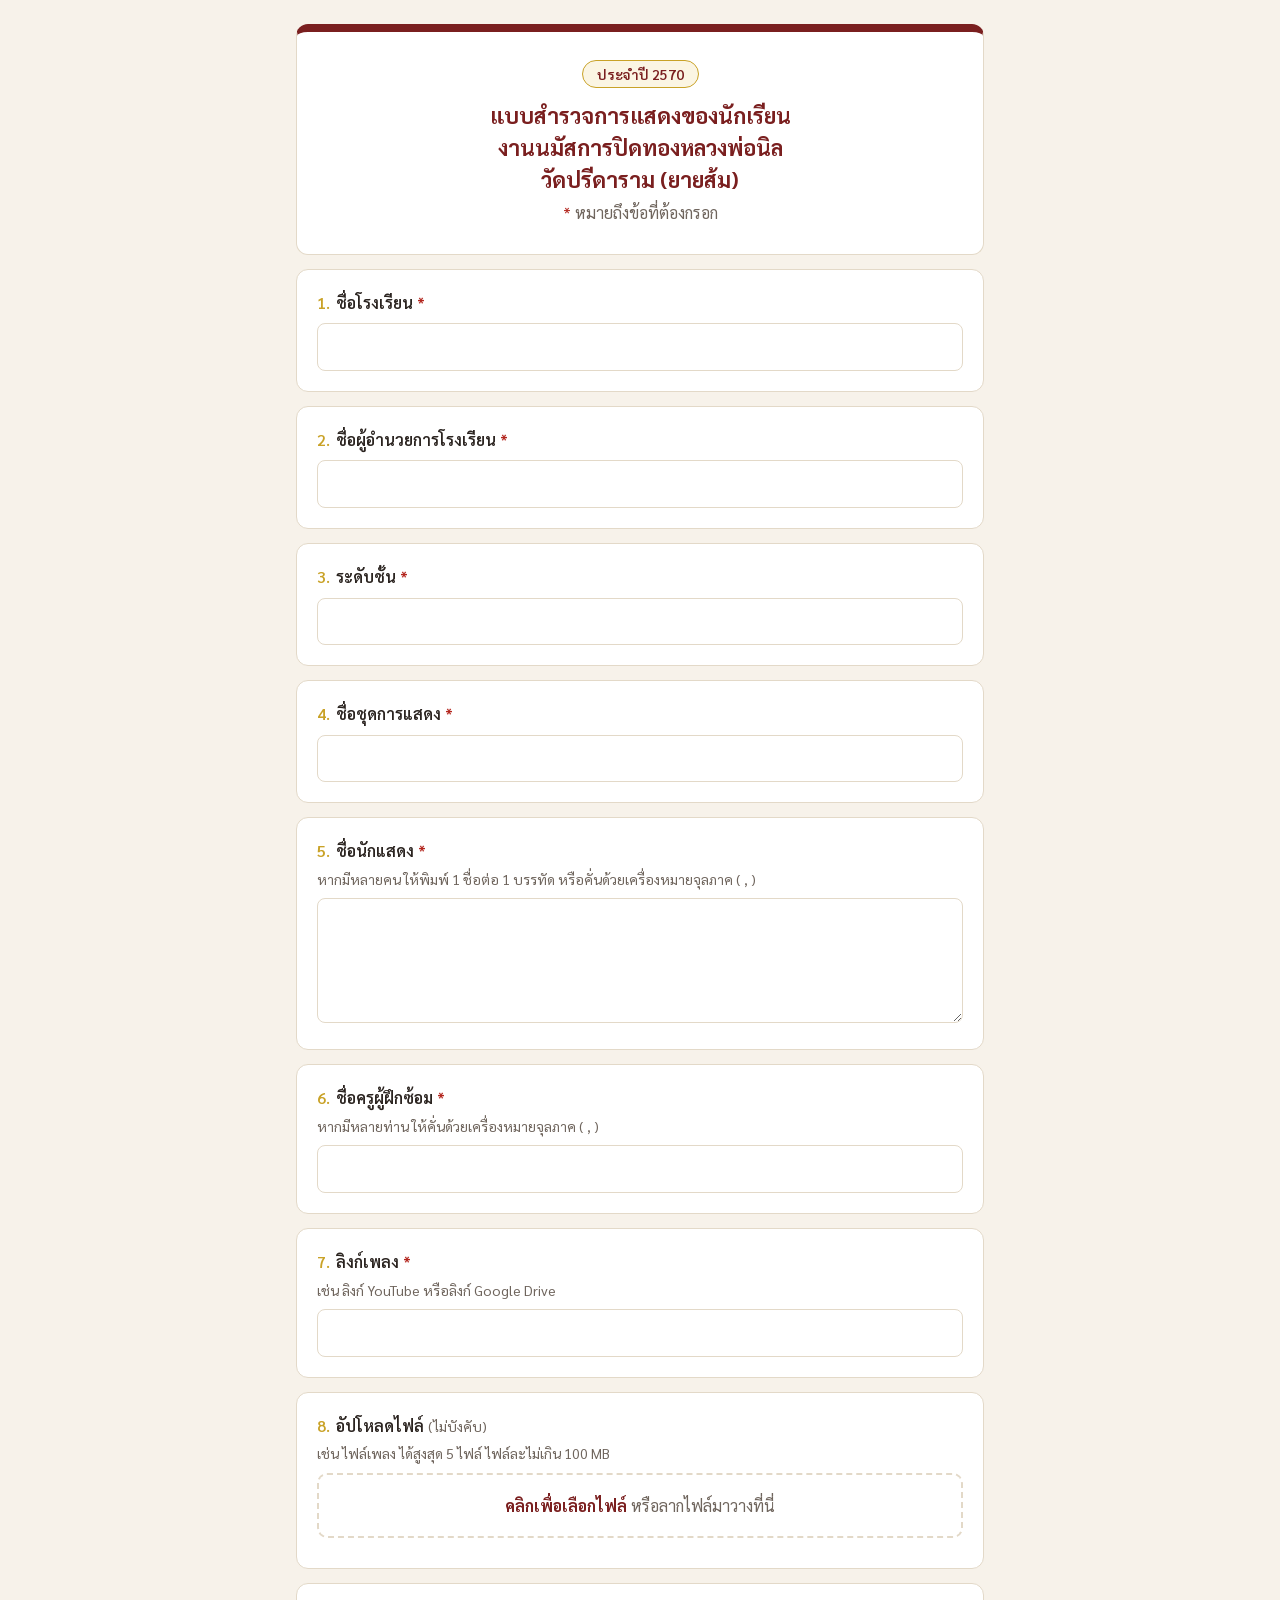
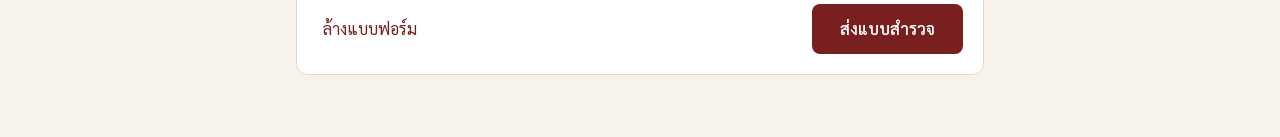
==== index.html @ f180802b "Add ชื่อนักแสดง field after ชื่อชุดการแสดง Form gets a required multi-line performers field (item 5;" ====
<!DOCTYPE html>
<html lang="th">
<head>
  <meta charset="utf-8">
  <meta name="viewport" content="width=device-width, initial-scale=1">
  <title>แบบสำรวจการแสดงของนักเรียน งานปิดทองหลวงพ่อนิล 2570</title>
  <meta name="description" content="แบบสำรวจการแสดงของนักเรียน งานนมัสการปิดทองหลวงพ่อนิล วัดปรีดาราม (ยายส้ม) ประจำปี 2570">
  <script src="config.js"></script>
  <link rel="preconnect" href="https://fonts.googleapis.com">
  <link href="https://fonts.googleapis.com/css2?family=Sarabun:wght@400;600;700&display=swap" rel="stylesheet">
  <style>
    :root {
      --maroon: #7a1f1f;
      --gold: #c9a227;
      --gold-soft: #fbf5e3;
      --ink: #2b2420;
      --muted: #6f655d;
      --line: #e3d9c8;
      --bg: #f7f2ea;
      --card: #ffffff;
      --err: #b3261e;
    }
    * { box-sizing: border-box; }
    body {
      margin: 0; background: var(--bg); color: var(--ink);
      font-family: 'Sarabun', system-ui, sans-serif; font-size: 16px; line-height: 1.6;
    }
    .wrap { max-width: 720px; margin: 0 auto; padding: 24px 16px 48px; }
    header.card { border-top: 8px solid var(--maroon); text-align: center; padding: 28px 20px; }
    header .tag {
      display: inline-block; background: var(--gold-soft); color: var(--maroon);
      border: 1px solid var(--gold); border-radius: 999px; padding: 2px 14px; font-weight: 600; font-size: 14px;
    }
    header h1 { font-size: 22px; margin: 12px 0 4px; color: var(--maroon); line-height: 1.45; }
    header p { margin: 4px 0 0; color: var(--muted); }
    .card {
      background: var(--card); border: 1px solid var(--line); border-radius: 12px;
      padding: 20px; margin-bottom: 14px;
    }
    label.q { display: block; font-weight: 600; margin-bottom: 8px; }
    .num { color: var(--gold); margin-right: 6px; }
    .req { color: var(--err); }
    .opt { color: var(--muted); font-weight: 400; font-size: 14px; }
    .hint { color: var(--muted); font-size: 14px; margin: -4px 0 8px; }
    input[type=text], input[type=url], textarea {
      width: 100%; padding: 10px 12px; font: inherit; color: inherit;
      border: 1px solid var(--line); border-radius: 8px; background: #fff;
    }
    input:focus, textarea:focus { outline: 2px solid var(--gold); border-color: var(--gold); }
    textarea { resize: vertical; min-height: 96px; }
    .invalid input, .invalid textarea { border-color: var(--err); }
    .msg { color: var(--err); font-size: 14px; margin-top: 6px; display: none; }
    .invalid .msg { display: block; }
    .drop {
      border: 2px dashed var(--line); border-radius: 10px; padding: 18px; text-align: center;
      color: var(--muted); cursor: pointer; transition: .15s;
    }
    .drop:hover, .drop.over { border-color: var(--gold); background: var(--gold-soft); }
    .drop strong { color: var(--maroon); }
    #fileList { list-style: none; padding: 0; margin: 10px 0 0; }
    #fileList li {
      display: flex; justify-content: space-between; align-items: center; gap: 8px;
      padding: 6px 10px; border: 1px solid var(--line); border-radius: 8px; margin-top: 6px; font-size: 14px;
    }
    #fileList li span { overflow: hidden; text-overflow: ellipsis; white-space: nowrap; }
    #fileList button { border: 0; background: none; color: var(--err); cursor: pointer; font: inherit; flex: none; }
    .actions { display: flex; gap: 10px; justify-content: space-between; align-items: center; flex-wrap: wrap; }
    button.primary {
      background: var(--maroon); color: #fff; border: 0; border-radius: 8px;
      padding: 12px 28px; font: inherit; font-weight: 600; cursor: pointer;
    }
    button.primary:disabled { opacity: .6; cursor: wait; }
    button.link { background: none; border: 0; color: var(--maroon); font: inherit; cursor: pointer; }
    #status { font-size: 14px; color: var(--muted); }
    #status.error { color: var(--err); }
    .done { text-align: center; padding: 36px 20px; display: none; }
    .done .icon { font-size: 48px; color: var(--gold); }
    .done h2 { color: var(--maroon); margin: 8px 0; }
    .notice {
      background: #fdecea; color: var(--err); border: 1px solid #f3c2bd; border-radius: 10px;
      padding: 12px 16px; margin-bottom: 14px; font-size: 14px; display: none;
    }
    .hp { position: absolute; left: -9999px; width: 1px; height: 1px; overflow: hidden; }
  </style>
</head>
<body>
<div class="wrap">
  <header class="card">
    <span class="tag">ประจำปี 2570</span>
    <h1>แบบสำรวจการแสดงของนักเรียน<br>งานนมัสการปิดทองหลวงพ่อนิล<br>วัดปรีดาราม (ยายส้ม)</h1>
    <p><span class="req">*</span> หมายถึงข้อที่ต้องกรอก</p>
  </header>

  <div class="notice" id="configNotice">ระบบยังไม่ได้ตั้งค่าปลายทางสำหรับบันทึกข้อมูล (SCRIPT_URL ในไฟล์ config.js) กรุณาติดต่อผู้ดูแลระบบ</div>

  <form id="form" novalidate>
    <div class="hp" aria-hidden="true">
      <label>เว้นช่องนี้ว่างไว้ <input type="text" id="website" name="website" tabindex="-1" autocomplete="off"></label>
    </div>
    <div class="card" data-field="school">
      <label class="q" for="school"><span class="num">1.</span>ชื่อโรงเรียน <span class="req">*</span></label>
      <input type="text" id="school" name="school" required maxlength="200" autocomplete="organization">
      <div class="msg">กรุณากรอกชื่อโรงเรียน</div>
    </div>

    <div class="card" data-field="director">
      <label class="q" for="director"><span class="num">2.</span>ชื่อผู้อำนวยการโรงเรียน <span class="req">*</span></label>
      <input type="text" id="director" name="director" required maxlength="200">
      <div class="msg">กรุณากรอกชื่อผู้อำนวยการโรงเรียน</div>
    </div>

    <div class="card" data-field="level">
      <label class="q" for="level"><span class="num">3.</span>ระดับชั้น <span class="req">*</span></label>
      <input type="text" id="level" name="level" required maxlength="200">
      <div class="msg">กรุณากรอกระดับชั้น</div>
    </div>

    <div class="card" data-field="showName">
      <label class="q" for="showName"><span class="num">4.</span>ชื่อชุดการแสดง <span class="req">*</span></label>
      <input type="text" id="showName" name="showName" required maxlength="300">
      <div class="msg">กรุณากรอกชื่อชุดการแสดง</div>
    </div>

    <div class="card" data-field="performers">
      <label class="q" for="performers"><span class="num">5.</span>ชื่อนักแสดง <span class="req">*</span></label>
      <p class="hint">หากมีหลายคน ให้พิมพ์ 1 ชื่อต่อ 1 บรรทัด หรือคั่นด้วยเครื่องหมายจุลภาค ( , )</p>
      <textarea id="performers" name="performers" rows="4" required maxlength="5000"></textarea>
      <div class="msg">กรุณากรอกชื่อนักแสดง</div>
    </div>

    <div class="card" data-field="trainer">
      <label class="q" for="trainer"><span class="num">6.</span>ชื่อครูผู้ฝึกซ้อม <span class="req">*</span></label>
      <p class="hint">หากมีหลายท่าน ให้คั่นด้วยเครื่องหมายจุลภาค ( , )</p>
      <input type="text" id="trainer" name="trainer" required maxlength="500">
      <div class="msg">กรุณากรอกชื่อครูผู้ฝึกซ้อม</div>
    </div>

    <div class="card" data-field="musicLink">
      <label class="q" for="musicLink"><span class="num">7.</span>ลิงก์เพลง <span class="req">*</span></label>
      <p class="hint">เช่น ลิงก์ YouTube หรือลิงก์ Google Drive </p>
      <input type="text" id="musicLink" name="musicLink" required maxlength="1000">
      <div class="msg">กรุณากรอกลิงก์เพลง</div>
    </div>

    <div class="card" data-field="files">
      <label class="q"><span class="num">8.</span>อัปโหลดไฟล์ <span class="opt">(ไม่บังคับ)</span></label>
      <p class="hint">เช่น ไฟล์เพลง ได้สูงสุด <span id="maxFilesText">5</span> ไฟล์ ไฟล์ละไม่เกิน <span id="maxFileMbText">100</span> MB</p>
      <div class="drop" id="drop" tabindex="0" role="button">
        <strong>คลิกเพื่อเลือกไฟล์</strong> หรือลากไฟล์มาวางที่นี่
      </div>
      <input type="file" id="fileInput" multiple hidden>
      <ul id="fileList"></ul>
      <div class="msg" id="fileMsg"></div>
    </div>

    <div class="card actions">
      <button type="button" class="link" id="resetBtn">ล้างแบบฟอร์ม</button>
      <span id="status"></span>
      <button type="submit" class="primary" id="submitBtn">ส่งแบบสำรวจ</button>
    </div>
  </form>

  <div class="card done" id="done">
    <div class="icon">✓</div>
    <h2>ส่งข้อมูลเรียบร้อยแล้ว</h2>
    <p>ขอบคุณที่ร่วมส่งการแสดงในงานนมัสการปิดทองหลวงพ่อนิล ประจำปี 2570</p>
    <button class="primary" id="againBtn">ส่งการแสดงชุดอื่นเพิ่ม</button>
  </div>
</div>

<script>
  const CFG = window.SURVEY_CONFIG || {};
  const SCRIPT_URL = (CFG.SCRIPT_URL || '').trim();
  const MAX_FILES = CFG.MAX_FILES || 5, MAX_FILE_MB = CFG.MAX_FILE_MB || 100, MAX_TOTAL_MB = CFG.MAX_TOTAL_MB || 500;
  document.getElementById('maxFilesText').textContent = MAX_FILES;
  document.getElementById('maxFileMbText').textContent = MAX_FILE_MB;
  if (!SCRIPT_URL) document.getElementById('configNotice').style.display = 'block';
  const form = document.getElementById('form');
  const drop = document.getElementById('drop');
  const fileInput = document.getElementById('fileInput');
  const fileList = document.getElementById('fileList');
  const fileMsg = document.getElementById('fileMsg');
  const statusEl = document.getElementById('status');
  const submitBtn = document.getElementById('submitBtn');
  let files = [];

  // ---------- files ----------
  drop.addEventListener('click', () => fileInput.click());
  drop.addEventListener('keydown', e => { if (e.key === 'Enter' || e.key === ' ') { e.preventDefault(); fileInput.click(); } });
  ['dragenter', 'dragover'].forEach(ev => drop.addEventListener(ev, e => { e.preventDefault(); drop.classList.add('over'); }));
  ['dragleave', 'drop'].forEach(ev => drop.addEventListener(ev, e => { e.preventDefault(); drop.classList.remove('over'); }));
  drop.addEventListener('drop', e => addFiles(e.dataTransfer.files));
  fileInput.addEventListener('change', () => { addFiles(fileInput.files); fileInput.value = ''; });

  function addFiles(list) {
    let err = '';
    for (const f of list) {
      if (files.length >= MAX_FILES) { err = 'แนบไฟล์ได้ไม่เกิน ' + MAX_FILES + ' ไฟล์'; break; }
      if (!f.size) { err = 'ไฟล์ "' + f.name + '" ว่างเปล่า'; continue; }
      if (f.size > MAX_FILE_MB * 1048576) { err = 'ไฟล์ "' + f.name + '" มีขนาดเกิน ' + MAX_FILE_MB + ' MB'; continue; }
      const total = files.reduce((s, x) => s + x.size, 0) + f.size;
      if (total > MAX_TOTAL_MB * 1048576) { err = 'ขนาดไฟล์รวมเกิน ' + MAX_TOTAL_MB + ' MB'; continue; }
      files.push(f);
    }
    showFileError(err);
    renderFiles();
  }
  function showFileError(msg) {
    fileMsg.textContent = msg;
    fileMsg.closest('.card').classList.toggle('invalid', !!msg);
  }
  function renderFiles() {
    fileList.innerHTML = '';
    files.forEach((f, i) => {
      const li = document.createElement('li');
      const name = document.createElement('span');
      name.textContent = f.name + ' (' + (f.size / 1048576).toFixed(2) + ' MB)';
      const rm = document.createElement('button');
      rm.type = 'button'; rm.textContent = 'ลบ';
      rm.onclick = () => { files.splice(i, 1); showFileError(''); renderFiles(); };
      li.append(name, rm);
      fileList.append(li);
    });
  }
  // อ่านไฟล์บางส่วน (ไม่โหลดทั้งไฟล์เข้าหน่วยความจำ) แล้วแปลงเป็น base64
  function readSlice(blob) {
    return new Promise((resolve, reject) => {
      const r = new FileReader();
      r.onload = () => resolve(String(r.result).split(',')[1] || '');
      r.onerror = () => reject(new Error('อ่านไฟล์ไม่สำเร็จ'));
      r.readAsDataURL(blob);
    });
  }

  // ส่งคำขอไปยัง Apps Script เป็น text/plain เพื่อไม่ให้เกิด CORS preflight
  async function api(body, retries = 0) {
    for (let attempt = 0; ; attempt++) {
      try {
        const res = await fetch(SCRIPT_URL, {
          method: 'POST',
          headers: { 'Content-Type': 'text/plain;charset=utf-8' },
          body: JSON.stringify(body),
          redirect: 'follow'
        });
        let result;
        try { result = await res.json(); } catch (_) { throw new Error('เซิร์ฟเวอร์ตอบกลับไม่ถูกต้อง (HTTP ' + res.status + ')'); }
        if (!result.ok) { const e = new Error(result.error || 'ไม่ทราบสาเหตุ'); e.fatal = true; throw e; }
        return result;
      } catch (err) {
        if (err.fatal || attempt >= retries) throw err;
        await new Promise(r => setTimeout(r, 2000 * (attempt + 1)));
      }
    }
  }

  // อัปโหลดไฟล์ทีละชิ้นผ่าน Apps Script เข้า Google Drive แล้วคืน uploadId
  async function uploadFile(f, school, onProgress) {
    const init = await api({ action: 'initUpload', name: f.name, type: f.type, size: f.size, school }, 2);
    const chunk = init.chunkSize;
    let offset = 0;
    while (offset < f.size) {
      const data = await readSlice(f.slice(offset, offset + chunk));
      const r = await api({ action: 'uploadChunk', uploadId: init.uploadId, offset, data }, 3);
      offset = r.done ? f.size : r.received;
      onProgress(offset);
    }
    return init.uploadId;
  }

  // ---------- validation ----------
  function validate() {
    let firstBad = null;
    const checks = {
      school: () => form.school.value.trim() !== '',
      director: () => form.director.value.trim() !== '',
      level: () => form.level.value.trim() !== '',
      showName: () => form.showName.value.trim() !== '',
      performers: () => form.performers.value.trim() !== '',
      trainer: () => form.trainer.value.trim() !== '',
      musicLink: () => form.musicLink.value.trim() !== ''
    };
    for (const k in checks) {
      const card = form.querySelector('[data-field="' + k + '"]');
      const ok = checks[k]();
      card.classList.toggle('invalid', !ok);
      if (!ok && !firstBad) firstBad = card;
    }
    if (firstBad) {
      firstBad.scrollIntoView({ behavior: 'smooth', block: 'center' });
      const el = firstBad.querySelector('input, textarea');
      if (el) el.focus({ preventScroll: true });
    }
    return !firstBad;
  }
  form.addEventListener('input', e => {
    const card = e.target.closest('.card');
    if (card && card.dataset.field !== 'files') card.classList.remove('invalid');
  });

  // ---------- submit ----------
  form.addEventListener('submit', async e => {
    e.preventDefault();
    statusEl.className = ''; statusEl.textContent = '';
    if (!validate()) return;
    if (!SCRIPT_URL) { fail('ระบบยังไม่ได้ตั้งค่า SCRIPT_URL'); return; }

    submitBtn.disabled = true;
    try {
      const uploadIds = [];
      const totalBytes = files.reduce((s, f) => s + f.size, 0);
      let doneBytes = 0;
      for (let i = 0; i < files.length; i++) {
        const f = files[i];
        const show = sent => {
          const pct = Math.floor((doneBytes + sent) / totalBytes * 100);
          statusEl.textContent = 'กำลังอัปโหลดไฟล์ ' + (i + 1) + '/' + files.length + ' … ' + pct + '%';
        };
        show(0);
        uploadIds.push(await uploadFile(f, form.school.value.trim(), show));
        doneBytes += f.size;
      }
      statusEl.textContent = 'กำลังบันทึกข้อมูล…';
      await api({
        action: 'submit',
        school: form.school.value.trim(),
        director: form.director.value.trim(),
        level: form.level.value.trim(),
        showName: form.showName.value.trim(),
        performers: form.performers.value.trim(),
        trainer: form.trainer.value.trim(),
        musicLink: form.musicLink.value.trim(),
        website: form.website.value,
        uploadIds
      });
      form.style.display = 'none';
      document.getElementById('done').style.display = 'block';
      window.scrollTo({ top: 0, behavior: 'smooth' });
    } catch (err) {
      fail(err.message === 'Failed to fetch' ? 'เชื่อมต่อเซิร์ฟเวอร์ไม่ได้ กรุณาตรวจสอบอินเทอร์เน็ตแล้วลองใหม่' : err.message);
    }
  });
  window.addEventListener('beforeunload', e => { if (submitBtn.disabled) { e.preventDefault(); e.returnValue = ''; } });
  function fail(msg) {
    submitBtn.disabled = false;
    statusEl.className = 'error';
    statusEl.textContent = 'ส่งไม่สำเร็จ: ' + msg;
  }

  function resetForm() {
    form.reset(); files = []; renderFiles(); showFileError('');
    form.querySelectorAll('.invalid').forEach(c => c.classList.remove('invalid'));
    statusEl.textContent = ''; submitBtn.disabled = false;
  }
  document.getElementById('resetBtn').onclick = () => { if (confirm('ต้องการล้างข้อมูลที่กรอกทั้งหมดใช่หรือไม่?')) resetForm(); };
  document.getElementById('againBtn').onclick = () => {
    resetForm();
    document.getElementById('done').style.display = 'none';
    form.style.display = 'block';
    window.scrollTo({ top: 0, behavior: 'smooth' });
  };
</script>
</body>
</html>
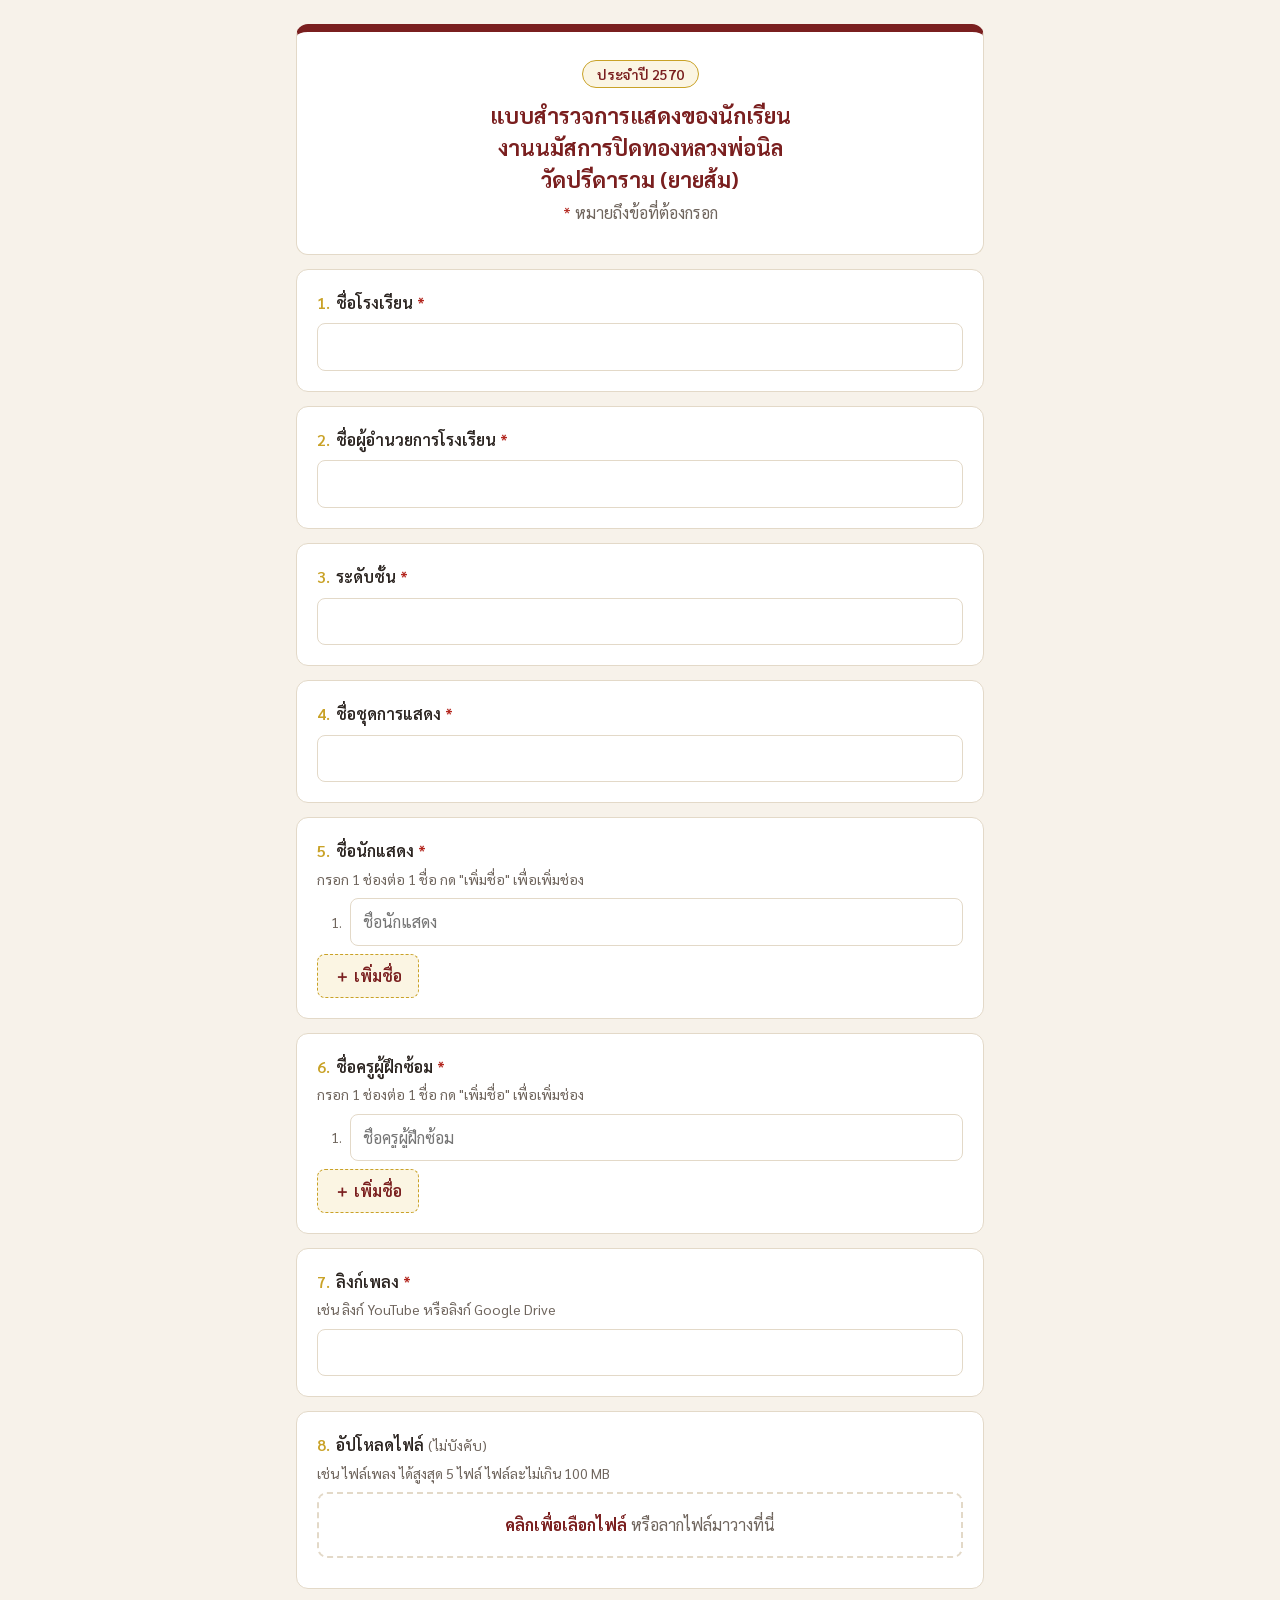
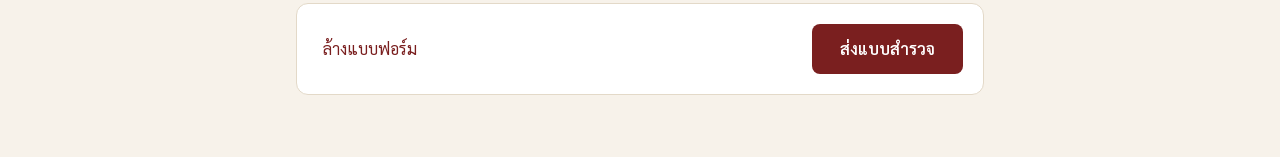
==== commit 71e9ae92: "Use one input per name with add/remove buttons for performers and trainers Each list starts with one" ====
--- a/index.html
+++ b/index.html
@@ -47,8 +47,24 @@
       border: 1px solid var(--line); border-radius: 8px; background: #fff;
     }
     input:focus, textarea:focus { outline: 2px solid var(--gold); border-color: var(--gold); }
-    textarea { resize: vertical; min-height: 96px; }
     .invalid input, .invalid textarea { border-color: var(--err); }
+    .name-row { display: flex; align-items: center; gap: 8px; margin-bottom: 8px; }
+    .name-row .idx { flex: none; width: 1.8em; text-align: right; color: var(--muted); font-size: 14px; }
+    .name-row input { flex: 1; min-width: 0; }
+    .name-row .remove-name {
+      flex: none; border: 1px solid var(--line); background: #fff; color: var(--err);
+      border-radius: 8px; padding: 8px 12px; font: inherit; font-size: 14px; cursor: pointer;
+    }
+    .name-row .remove-name:hover { border-color: var(--err); background: #fdecea; }
+    .name-row .remove-name[hidden] { display: none; }
+    .add-name {
+      border: 1px dashed var(--gold); background: var(--gold-soft); color: var(--maroon);
+      border-radius: 8px; padding: 8px 16px; font: inherit; font-weight: 600; cursor: pointer;
+    }
+    .add-name:hover { border-style: solid; }
+    .add-name:disabled { opacity: .5; cursor: not-allowed; }
+    .invalid .name-row input { border-color: var(--line); }
+    .invalid .name-row input.empty { border-color: var(--err); }
     .msg { color: var(--err); font-size: 14px; margin-top: 6px; display: none; }
     .invalid .msg { display: block; }
     .drop {
@@ -122,17 +138,19 @@
     </div>
 
     <div class="card" data-field="performers">
-      <label class="q" for="performers"><span class="num">5.</span>ชื่อนักแสดง <span class="req">*</span></label>
-      <p class="hint">หากมีหลายคน ให้พิมพ์ 1 ชื่อต่อ 1 บรรทัด หรือคั่นด้วยเครื่องหมายจุลภาค ( , )</p>
-      <textarea id="performers" name="performers" rows="4" required maxlength="5000"></textarea>
-      <div class="msg">กรุณากรอกชื่อนักแสดง</div>
+      <label class="q"><span class="num">5.</span>ชื่อนักแสดง <span class="req">*</span></label>
+      <p class="hint">กรอก 1 ช่องต่อ 1 ชื่อ กด "เพิ่มชื่อ" เพื่อเพิ่มช่อง</p>
+      <div class="names" id="performersList" data-label="นักแสดง" data-max="100"></div>
+      <button type="button" class="add-name" data-list="performersList">＋ เพิ่มชื่อ</button>
+      <div class="msg">กรุณากรอกชื่อนักแสดงอย่างน้อย 1 ชื่อ</div>
     </div>
 
     <div class="card" data-field="trainer">
-      <label class="q" for="trainer"><span class="num">6.</span>ชื่อครูผู้ฝึกซ้อม <span class="req">*</span></label>
-      <p class="hint">หากมีหลายท่าน ให้คั่นด้วยเครื่องหมายจุลภาค ( , )</p>
-      <input type="text" id="trainer" name="trainer" required maxlength="500">
-      <div class="msg">กรุณากรอกชื่อครูผู้ฝึกซ้อม</div>
+      <label class="q"><span class="num">6.</span>ชื่อครูผู้ฝึกซ้อม <span class="req">*</span></label>
+      <p class="hint">กรอก 1 ช่องต่อ 1 ชื่อ กด "เพิ่มชื่อ" เพื่อเพิ่มช่อง</p>
+      <div class="names" id="trainerList" data-label="ครูผู้ฝึกซ้อม" data-max="20"></div>
+      <button type="button" class="add-name" data-list="trainerList">＋ เพิ่มชื่อ</button>
+      <div class="msg">กรุณากรอกชื่อครูผู้ฝึกซ้อมอย่างน้อย 1 ชื่อ</div>
     </div>
 
     <div class="card" data-field="musicLink">
@@ -267,6 +285,54 @@
     return init.uploadId;
   }
 
+  // ---------- รายชื่อ (1 ช่องต่อ 1 ชื่อ) ----------
+  function renumber(list) {
+    const rows = list.querySelectorAll('.name-row');
+    rows.forEach((row, i) => {
+      row.querySelector('.idx').textContent = (i + 1) + '.';
+      row.querySelector('input').setAttribute('aria-label', list.dataset.label + ' คนที่ ' + (i + 1));
+      row.querySelector('.remove-name').hidden = rows.length === 1;
+    });
+    const addBtn = form.querySelector('.add-name[data-list="' + list.id + '"]');
+    addBtn.disabled = rows.length >= Number(list.dataset.max);
+  }
+  function addNameRow(list, focus) {
+    if (list.children.length >= Number(list.dataset.max)) return;
+    const row = document.createElement('div');
+    row.className = 'name-row';
+    const idx = document.createElement('span');
+    idx.className = 'idx';
+    const input = document.createElement('input');
+    input.type = 'text'; input.maxLength = 200;
+    input.placeholder = 'ชื่อ' + list.dataset.label;
+    input.addEventListener('keydown', e => {
+      // กด Enter ในช่องสุดท้ายเพื่อเพิ่มช่องใหม่ แทนการส่งฟอร์ม
+      if (e.key === 'Enter') { e.preventDefault(); if (input.value.trim()) addNameRow(list, true); }
+    });
+    const rm = document.createElement('button');
+    rm.type = 'button'; rm.className = 'remove-name'; rm.textContent = 'ลบชื่อ';
+    rm.onclick = () => {
+      const next = row.nextElementSibling || row.previousElementSibling;
+      row.remove(); renumber(list);
+      if (next) next.querySelector('input').focus();
+    };
+    row.append(idx, input, rm);
+    list.append(row);
+    renumber(list);
+    if (focus) input.focus();
+  }
+  function getNames(id) {
+    return [...document.getElementById(id).querySelectorAll('input')]
+      .map(i => i.value.trim()).filter(Boolean);
+  }
+  function initNameLists() {
+    form.querySelectorAll('.names').forEach(list => { list.innerHTML = ''; addNameRow(list, false); });
+  }
+  form.querySelectorAll('.add-name').forEach(btn => {
+    btn.addEventListener('click', () => addNameRow(document.getElementById(btn.dataset.list), true));
+  });
+  initNameLists();
+
   // ---------- validation ----------
   function validate() {
     let firstBad = null;
@@ -275,19 +341,20 @@
       director: () => form.director.value.trim() !== '',
       level: () => form.level.value.trim() !== '',
       showName: () => form.showName.value.trim() !== '',
-      performers: () => form.performers.value.trim() !== '',
-      trainer: () => form.trainer.value.trim() !== '',
+      performers: () => getNames('performersList').length > 0,
+      trainer: () => getNames('trainerList').length > 0,
       musicLink: () => form.musicLink.value.trim() !== ''
     };
     for (const k in checks) {
       const card = form.querySelector('[data-field="' + k + '"]');
       const ok = checks[k]();
       card.classList.toggle('invalid', !ok);
+      card.querySelectorAll('.name-row input').forEach(i => i.classList.toggle('empty', !ok && !i.value.trim()));
       if (!ok && !firstBad) firstBad = card;
     }
     if (firstBad) {
       firstBad.scrollIntoView({ behavior: 'smooth', block: 'center' });
-      const el = firstBad.querySelector('input, textarea');
+      const el = firstBad.querySelector('input.empty') || firstBad.querySelector('input, textarea');
       if (el) el.focus({ preventScroll: true });
     }
     return !firstBad;
@@ -326,8 +393,8 @@
         director: form.director.value.trim(),
         level: form.level.value.trim(),
         showName: form.showName.value.trim(),
-        performers: form.performers.value.trim(),
-        trainer: form.trainer.value.trim(),
+        performers: getNames('performersList').join('\n'),
+        trainer: getNames('trainerList').join('\n'),
         musicLink: form.musicLink.value.trim(),
         website: form.website.value,
         uploadIds
@@ -348,6 +415,7 @@
 
   function resetForm() {
     form.reset(); files = []; renderFiles(); showFileError('');
+    initNameLists();
     form.querySelectorAll('.invalid').forEach(c => c.classList.remove('invalid'));
     statusEl.textContent = ''; submitBtn.disabled = false;
   }
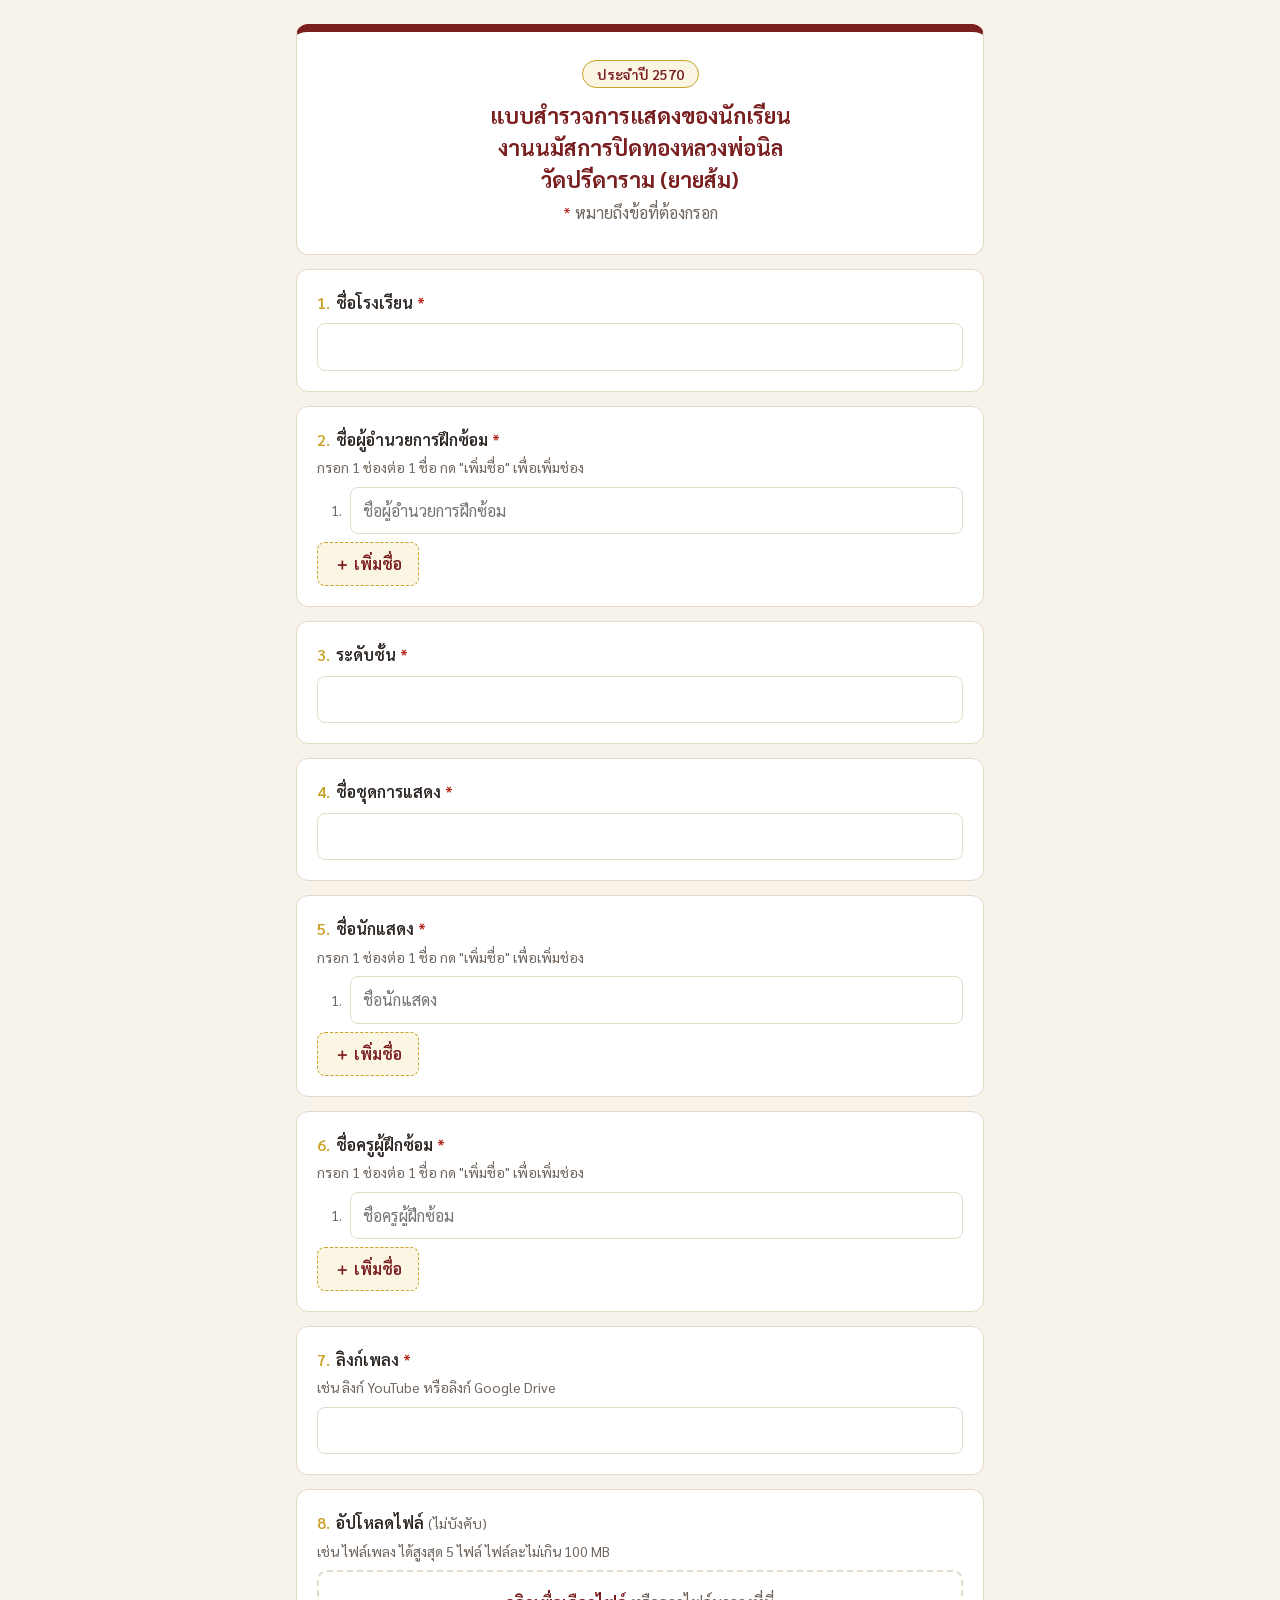
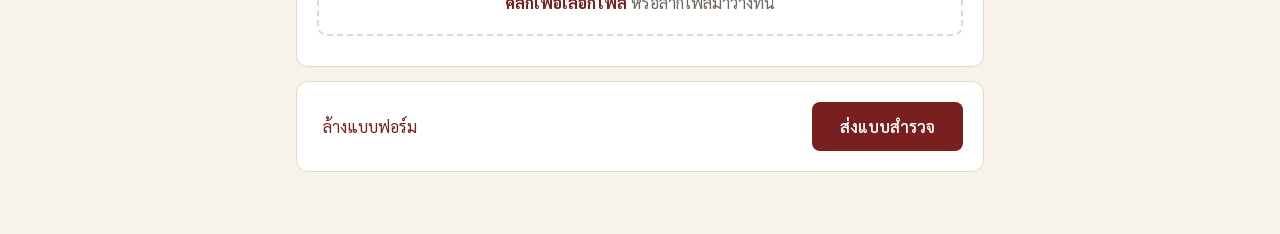
==== commit d95d2971: "Rename ชื่อผู้อำนวยการโรงเรียน to ชื่อผู้อำนวยการฝึกซ้อม with add/remove name list The field now use" ====
--- a/index.html
+++ b/index.html
@@ -120,9 +120,11 @@
     </div>
 
     <div class="card" data-field="director">
-      <label class="q" for="director"><span class="num">2.</span>ชื่อผู้อำนวยการโรงเรียน <span class="req">*</span></label>
-      <input type="text" id="director" name="director" required maxlength="200">
-      <div class="msg">กรุณากรอกชื่อผู้อำนวยการโรงเรียน</div>
+      <label class="q"><span class="num">2.</span>ชื่อผู้อำนวยการฝึกซ้อม <span class="req">*</span></label>
+      <p class="hint">กรอก 1 ช่องต่อ 1 ชื่อ กด "เพิ่มชื่อ" เพื่อเพิ่มช่อง</p>
+      <div class="names" id="directorList" data-label="ผู้อำนวยการฝึกซ้อม" data-max="20"></div>
+      <button type="button" class="add-name" data-list="directorList">＋ เพิ่มชื่อ</button>
+      <div class="msg">กรุณากรอกชื่อผู้อำนวยการฝึกซ้อมอย่างน้อย 1 ชื่อ</div>
     </div>
 
     <div class="card" data-field="level">
@@ -338,7 +340,7 @@
     let firstBad = null;
     const checks = {
       school: () => form.school.value.trim() !== '',
-      director: () => form.director.value.trim() !== '',
+      director: () => getNames('directorList').length > 0,
       level: () => form.level.value.trim() !== '',
       showName: () => form.showName.value.trim() !== '',
       performers: () => getNames('performersList').length > 0,
@@ -390,7 +392,7 @@
       await api({
         action: 'submit',
         school: form.school.value.trim(),
-        director: form.director.value.trim(),
+        director: getNames('directorList').join('\n'),
         level: form.level.value.trim(),
         showName: form.showName.value.trim(),
         performers: getNames('performersList').join('\n'),
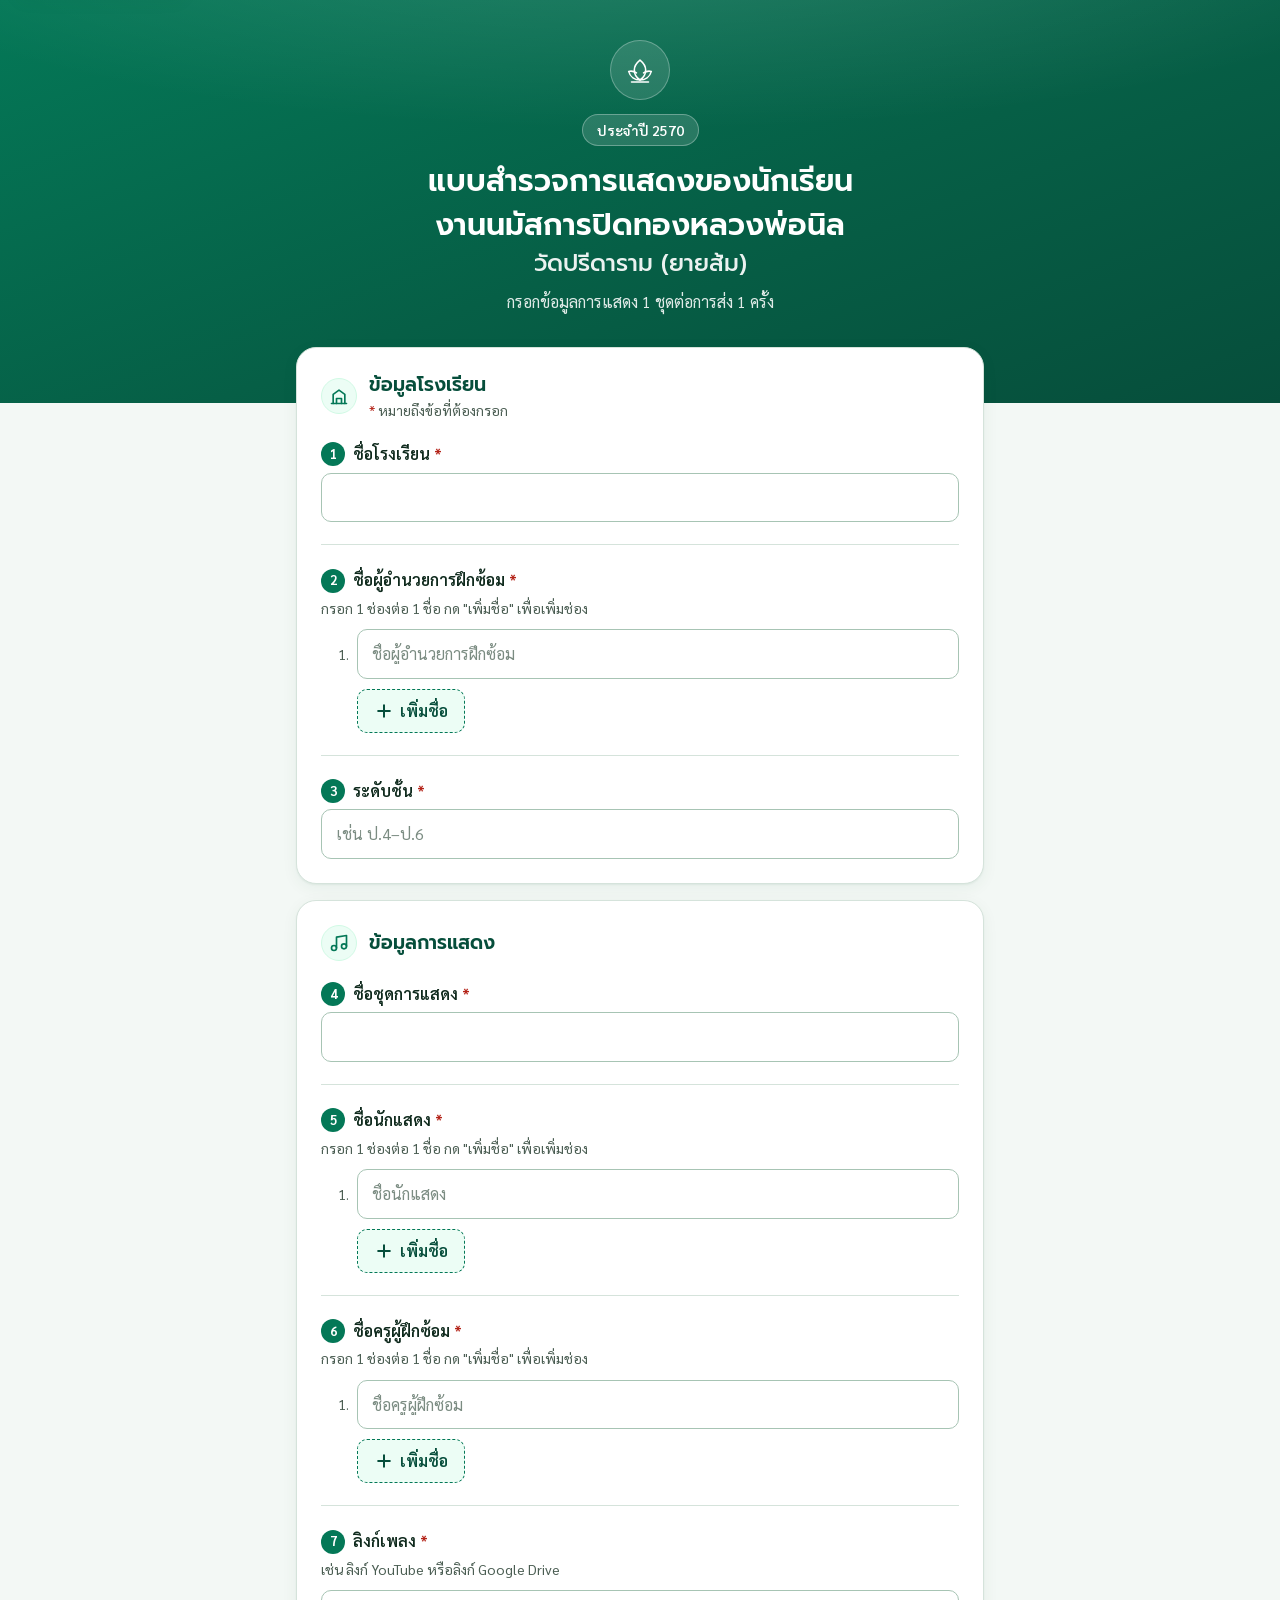
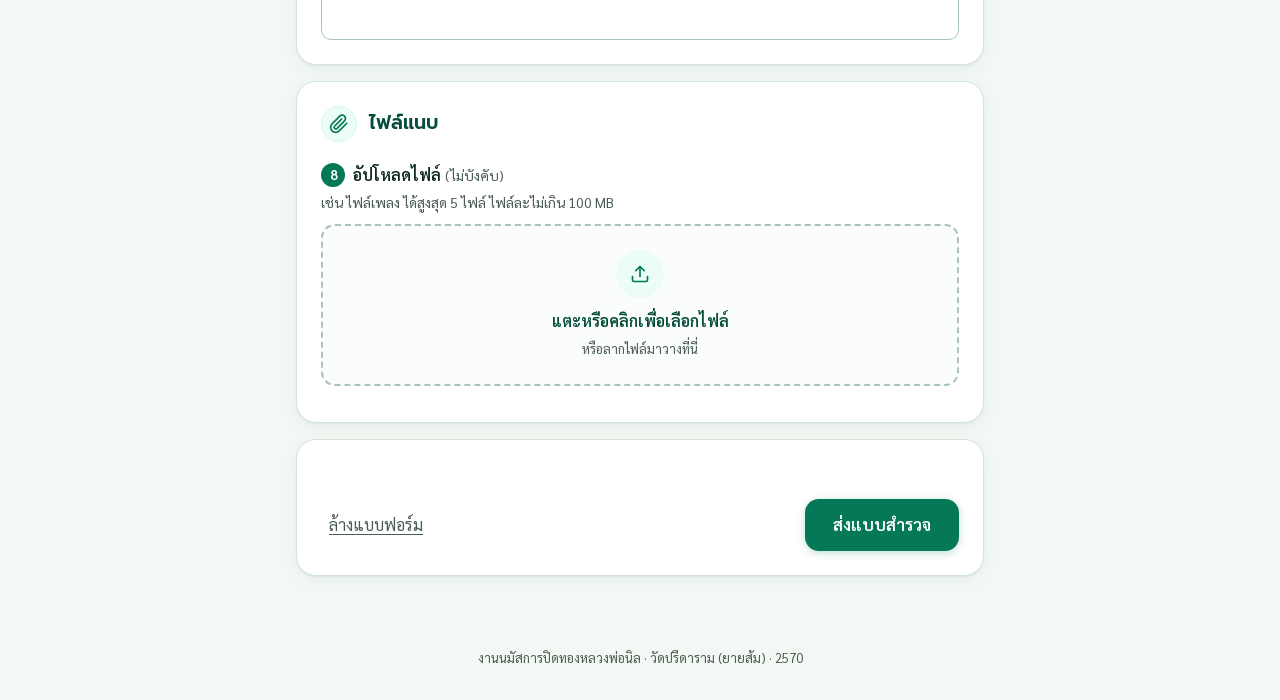
==== commit 8c71ee31: "Redesign survey page with green/white theme and accessibility polish - Green/white design tokens, he" ====
--- a/index.html
+++ b/index.html
@@ -3,190 +3,409 @@
 <head>
   <meta charset="utf-8">
   <meta name="viewport" content="width=device-width, initial-scale=1">
+  <meta name="theme-color" content="#065f46">
+  <meta name="color-scheme" content="light">
   <title>แบบสำรวจการแสดงของนักเรียน งานปิดทองหลวงพ่อนิล 2570</title>
   <meta name="description" content="แบบสำรวจการแสดงของนักเรียน งานนมัสการปิดทองหลวงพ่อนิล วัดปรีดาราม (ยายส้ม) ประจำปี 2570">
   <script src="config.js"></script>
   <link rel="preconnect" href="https://fonts.googleapis.com">
-  <link href="https://fonts.googleapis.com/css2?family=Sarabun:wght@400;600;700&display=swap" rel="stylesheet">
+  <link rel="preconnect" href="https://fonts.gstatic.com" crossorigin>
+  <link href="https://fonts.googleapis.com/css2?family=Prompt:wght@500;600&family=Sarabun:wght@400;500;600;700&display=swap" rel="stylesheet">
   <style>
+    /* ---------- design tokens (ธีมเขียว-ขาว) ---------- */
     :root {
-      --maroon: #7a1f1f;
-      --gold: #c9a227;
-      --gold-soft: #fbf5e3;
-      --ink: #2b2420;
-      --muted: #6f655d;
-      --line: #e3d9c8;
-      --bg: #f7f2ea;
-      --card: #ffffff;
-      --err: #b3261e;
+      --primary: #047857;          /* ปุ่มหลัก / ลิงก์ (5.5:1 บนพื้นขาว) */
+      --primary-hover: #065f46;
+      --primary-strong: #064e3b;
+      --primary-soft: #ecfdf5;     /* พื้นอ่อนสำหรับปุ่มรอง / โซนอัปโหลด */
+      --primary-tint: #d1fae5;
+      --on-primary: #ffffff;
+      --bg: #f3f8f5;
+      --surface: #ffffff;
+      --text: #0f2a1d;
+      --text-muted: #4a5d52;       /* 7:1 บนพื้นขาว */
+      --border: #d5e3db;
+      --border-strong: #a7c4b4;
+      --danger: #b42318;
+      --danger-soft: #fef3f2;
+      --ring: 0 0 0 3px rgba(4, 120, 87, .35);
+      --radius-sm: 10px;
+      --radius: 14px;
+      --radius-lg: 20px;
+      --shadow: 0 1px 2px rgba(6, 78, 59, .06), 0 4px 16px rgba(6, 78, 59, .06);
+      --ease: cubic-bezier(.2, .8, .2, 1);
+      --dur: 160ms;
     }
     * { box-sizing: border-box; }
+    html { -webkit-text-size-adjust: 100%; }
     body {
-      margin: 0; background: var(--bg); color: var(--ink);
-      font-family: 'Sarabun', system-ui, sans-serif; font-size: 16px; line-height: 1.6;
-    }
-    .wrap { max-width: 720px; margin: 0 auto; padding: 24px 16px 48px; }
-    header.card { border-top: 8px solid var(--maroon); text-align: center; padding: 28px 20px; }
-    header .tag {
-      display: inline-block; background: var(--gold-soft); color: var(--maroon);
-      border: 1px solid var(--gold); border-radius: 999px; padding: 2px 14px; font-weight: 600; font-size: 14px;
-    }
-    header h1 { font-size: 22px; margin: 12px 0 4px; color: var(--maroon); line-height: 1.45; }
-    header p { margin: 4px 0 0; color: var(--muted); }
+      margin: 0; background: var(--bg); color: var(--text);
+      font-family: 'Sarabun', system-ui, -apple-system, 'Segoe UI', sans-serif;
+      font-size: 16px; line-height: 1.6;
+    }
+    button, input, textarea { font: inherit; color: inherit; }
+    button { cursor: pointer; touch-action: manipulation; }
+    .icon { width: 20px; height: 20px; flex: none; }
+    .skip {
+      position: absolute; left: 16px; top: -48px; z-index: 10; padding: 10px 16px;
+      background: var(--surface); color: var(--primary-strong); border-radius: var(--radius-sm);
+      font-weight: 600; box-shadow: var(--shadow); transition: top var(--dur) var(--ease);
+    }
+    .skip:focus { top: 12px; }
+
+    /* ---------- ส่วนหัว ---------- */
+    .hero {
+      background:
+        radial-gradient(1200px 300px at 50% -80px, rgba(255,255,255,.14), transparent 70%),
+        linear-gradient(160deg, #047857 0%, #065f46 55%, #064e3b 100%);
+      color: var(--on-primary); text-align: center;
+      padding: 40px 16px 88px;
+    }
+    .hero .emblem {
+      width: 60px; height: 60px; margin: 0 auto 14px; border-radius: 50%;
+      display: grid; place-items: center;
+      background: rgba(255,255,255,.12); border: 1px solid rgba(255,255,255,.28);
+    }
+    .hero .emblem svg { width: 34px; height: 34px; }
+    .chip {
+      display: inline-flex; align-items: center; gap: 6px;
+      background: rgba(255,255,255,.14); border: 1px solid rgba(255,255,255,.3);
+      border-radius: 999px; padding: 4px 14px; font-size: 14px; font-weight: 600;
+    }
+    .hero h1 {
+      font-family: 'Prompt', 'Sarabun', sans-serif; font-weight: 600;
+      font-size: clamp(22px, 5.2vw, 30px); line-height: 1.45; margin: 14px auto 8px;
+      max-width: 640px; text-wrap: balance;
+    }
+    .hero h1 .temple { display: block; font-weight: 500; font-size: .78em; opacity: .92; }
+    .hero p { margin: 0; color: rgba(255,255,255,.88); }
+
+    /* ---------- เนื้อหา ---------- */
+    .wrap { max-width: 720px; margin: -56px auto 0; padding: 0 16px 48px; }
     .card {
-      background: var(--card); border: 1px solid var(--line); border-radius: 12px;
-      padding: 20px; margin-bottom: 14px;
-    }
-    label.q { display: block; font-weight: 600; margin-bottom: 8px; }
-    .num { color: var(--gold); margin-right: 6px; }
-    .req { color: var(--err); }
-    .opt { color: var(--muted); font-weight: 400; font-size: 14px; }
-    .hint { color: var(--muted); font-size: 14px; margin: -4px 0 8px; }
-    input[type=text], input[type=url], textarea {
-      width: 100%; padding: 10px 12px; font: inherit; color: inherit;
-      border: 1px solid var(--line); border-radius: 8px; background: #fff;
-    }
-    input:focus, textarea:focus { outline: 2px solid var(--gold); border-color: var(--gold); }
-    .invalid input, .invalid textarea { border-color: var(--err); }
-    .name-row { display: flex; align-items: center; gap: 8px; margin-bottom: 8px; }
-    .name-row .idx { flex: none; width: 1.8em; text-align: right; color: var(--muted); font-size: 14px; }
+      background: var(--surface); border: 1px solid var(--border); border-radius: var(--radius-lg);
+      box-shadow: var(--shadow); padding: 24px; margin-bottom: 16px;
+    }
+    .section-head { display: flex; align-items: center; gap: 12px; margin-bottom: 20px; }
+    .section-head .step {
+      width: 36px; height: 36px; flex: none; border-radius: 50%;
+      display: grid; place-items: center;
+      background: var(--primary-soft); color: var(--primary); border: 1px solid var(--primary-tint);
+    }
+    .section-head h2 {
+      font-family: 'Prompt', 'Sarabun', sans-serif; font-weight: 600;
+      font-size: 19px; line-height: 1.4; margin: 0; color: var(--primary-strong);
+    }
+    .section-head p { margin: 0; font-size: 14px; color: var(--text-muted); }
+    .req-note { font-size: 14px; color: var(--text-muted); margin: 0 0 4px; }
+    .req { color: var(--danger); }
+
+    .field + .field { margin-top: 22px; padding-top: 22px; border-top: 1px solid var(--border); }
+    .field > label, .field > .label {
+      display: block; font-weight: 600; margin-bottom: 6px; color: var(--text);
+    }
+    .num {
+      display: inline-grid; place-items: center; min-width: 24px; height: 24px; padding: 0 6px;
+      margin-right: 8px; border-radius: 999px; font-size: 13px; font-weight: 700;
+      background: var(--primary); color: var(--on-primary); vertical-align: 1px;
+    }
+    .opt { color: var(--text-muted); font-weight: 400; font-size: 14px; }
+    .hint { color: var(--text-muted); font-size: 14px; margin: -2px 0 10px; }
+
+    input[type=text], textarea {
+      width: 100%; min-height: 48px; padding: 11px 14px;
+      border: 1.5px solid var(--border-strong); border-radius: var(--radius-sm); background: var(--surface);
+      transition: border-color var(--dur) var(--ease), box-shadow var(--dur) var(--ease);
+    }
+    input[type=text]::placeholder { color: #7b8c82; }
+    input[type=text]:hover { border-color: var(--primary); }
+    input[type=text]:focus-visible, textarea:focus-visible {
+      outline: none; border-color: var(--primary); box-shadow: var(--ring);
+    }
+    button:focus-visible, .drop:focus-visible, .skip:focus-visible {
+      outline: 3px solid var(--primary); outline-offset: 2px;
+    }
+
+    /* ข้อผิดพลาด: ข้อความ + ไอคอน (ไม่ใช้สีอย่างเดียว) */
+    .msg {
+      display: none; align-items: center; gap: 6px;
+      color: var(--danger); font-size: 14px; font-weight: 500; margin-top: 8px;
+    }
+    .msg::before {
+      content: ''; width: 16px; height: 16px; flex: none; background: currentColor;
+      -webkit-mask: url("data:image/svg+xml,%3Csvg xmlns='http://www.w3.org/2000/svg' viewBox='0 0 24 24'%3E%3Cpath d='M12 2a10 10 0 1 0 0 20 10 10 0 0 0 0-20Zm1 15h-2v-2h2v2Zm0-4h-2V7h2v6Z'/%3E%3C/svg%3E") center/contain no-repeat;
+              mask: url("data:image/svg+xml,%3Csvg xmlns='http://www.w3.org/2000/svg' viewBox='0 0 24 24'%3E%3Cpath d='M12 2a10 10 0 1 0 0 20 10 10 0 0 0 0-20Zm1 15h-2v-2h2v2Zm0-4h-2V7h2v6Z'/%3E%3C/svg%3E") center/contain no-repeat;
+    }
+    .invalid .msg { display: flex; }
+    .invalid > input[type=text] { border-color: var(--danger); background: var(--danger-soft); }
+
+    /* รายชื่อ 1 ช่องต่อ 1 ชื่อ */
+    .name-row { display: flex; align-items: center; gap: 8px; margin-bottom: 10px; }
+    .name-row .idx {
+      flex: none; width: 28px; text-align: right; color: var(--text-muted);
+      font-size: 14px; font-variant-numeric: tabular-nums;
+    }
     .name-row input { flex: 1; min-width: 0; }
-    .name-row .remove-name {
-      flex: none; border: 1px solid var(--line); background: #fff; color: var(--err);
-      border-radius: 8px; padding: 8px 12px; font: inherit; font-size: 14px; cursor: pointer;
-    }
-    .name-row .remove-name:hover { border-color: var(--err); background: #fdecea; }
-    .name-row .remove-name[hidden] { display: none; }
+    .remove-name {
+      flex: none; display: inline-flex; align-items: center; justify-content: center; gap: 4px;
+      min-width: 48px; min-height: 48px; padding: 0 12px;
+      border: 1.5px solid var(--border); background: var(--surface); color: var(--danger);
+      border-radius: var(--radius-sm); font-size: 14px; font-weight: 500;
+      transition: background-color var(--dur) var(--ease), border-color var(--dur) var(--ease);
+    }
+    .remove-name:hover { border-color: var(--danger); background: var(--danger-soft); }
+    .remove-name .icon { width: 18px; height: 18px; }
+    .remove-name[hidden] { display: none; }
     .add-name {
-      border: 1px dashed var(--gold); background: var(--gold-soft); color: var(--maroon);
-      border-radius: 8px; padding: 8px 16px; font: inherit; font-weight: 600; cursor: pointer;
-    }
-    .add-name:hover { border-style: solid; }
-    .add-name:disabled { opacity: .5; cursor: not-allowed; }
-    .invalid .name-row input { border-color: var(--line); }
-    .invalid .name-row input.empty { border-color: var(--err); }
-    .msg { color: var(--err); font-size: 14px; margin-top: 6px; display: none; }
-    .invalid .msg { display: block; }
+      display: inline-flex; align-items: center; gap: 6px; min-height: 44px; padding: 0 16px;
+      margin-left: 36px; border: 1.5px dashed var(--primary); border-radius: var(--radius-sm);
+      background: var(--primary-soft); color: var(--primary-strong); font-weight: 600;
+      transition: background-color var(--dur) var(--ease), border-color var(--dur) var(--ease);
+    }
+    .add-name:hover:not(:disabled) { background: var(--primary-tint); border-style: solid; }
+    .add-name:disabled { opacity: .45; cursor: not-allowed; }
+    .invalid .name-row input.empty { border-color: var(--danger); background: var(--danger-soft); }
+
+    /* อัปโหลดไฟล์ */
     .drop {
-      border: 2px dashed var(--line); border-radius: 10px; padding: 18px; text-align: center;
-      color: var(--muted); cursor: pointer; transition: .15s;
-    }
-    .drop:hover, .drop.over { border-color: var(--gold); background: var(--gold-soft); }
-    .drop strong { color: var(--maroon); }
-    #fileList { list-style: none; padding: 0; margin: 10px 0 0; }
+      display: flex; flex-direction: column; align-items: center; gap: 6px;
+      border: 2px dashed var(--border-strong); border-radius: var(--radius); padding: 24px 16px;
+      text-align: center; color: var(--text-muted); background: #fbfdfc;
+      transition: background-color var(--dur) var(--ease), border-color var(--dur) var(--ease);
+    }
+    .drop:hover, .drop.over { border-color: var(--primary); background: var(--primary-soft); }
+    .drop .drop-icon {
+      width: 48px; height: 48px; border-radius: 50%; display: grid; place-items: center;
+      background: var(--primary-soft); color: var(--primary); margin-bottom: 4px;
+    }
+    .drop strong { color: var(--primary-strong); font-weight: 600; }
+    .drop small { font-size: 13px; }
+    #fileList { list-style: none; padding: 0; margin: 12px 0 0; }
     #fileList li {
-      display: flex; justify-content: space-between; align-items: center; gap: 8px;
-      padding: 6px 10px; border: 1px solid var(--line); border-radius: 8px; margin-top: 6px; font-size: 14px;
-    }
-    #fileList li span { overflow: hidden; text-overflow: ellipsis; white-space: nowrap; }
-    #fileList button { border: 0; background: none; color: var(--err); cursor: pointer; font: inherit; flex: none; }
-    .actions { display: flex; gap: 10px; justify-content: space-between; align-items: center; flex-wrap: wrap; }
+      display: flex; align-items: center; gap: 10px; padding: 8px 8px 8px 12px;
+      border: 1px solid var(--border); border-radius: var(--radius-sm); margin-top: 8px;
+      font-size: 14px; background: var(--surface);
+    }
+    #fileList li::before {
+      content: ''; width: 18px; height: 18px; flex: none; background: var(--primary);
+      -webkit-mask: url("data:image/svg+xml,%3Csvg xmlns='http://www.w3.org/2000/svg' fill='none' stroke='black' stroke-width='2' stroke-linecap='round' stroke-linejoin='round' viewBox='0 0 24 24'%3E%3Cpath d='M14 2H6a2 2 0 0 0-2 2v16a2 2 0 0 0 2 2h12a2 2 0 0 0 2-2V8z'/%3E%3Cpath d='M14 2v6h6'/%3E%3C/svg%3E") center/contain no-repeat;
+              mask: url("data:image/svg+xml,%3Csvg xmlns='http://www.w3.org/2000/svg' fill='none' stroke='black' stroke-width='2' stroke-linecap='round' stroke-linejoin='round' viewBox='0 0 24 24'%3E%3Cpath d='M14 2H6a2 2 0 0 0-2 2v16a2 2 0 0 0 2 2h12a2 2 0 0 0 2-2V8z'/%3E%3Cpath d='M14 2v6h6'/%3E%3C/svg%3E") center/contain no-repeat;
+    }
+    #fileList li span { flex: 1; min-width: 0; overflow-wrap: anywhere; }
+    #fileList button {
+      flex: none; min-height: 40px; padding: 0 12px; border: 1px solid transparent;
+      border-radius: 8px; background: none; color: var(--danger); font-weight: 500;
+    }
+    #fileList button:hover { background: var(--danger-soft); border-color: #fecdca; }
+
+    /* ปุ่มส่ง + สถานะ */
+    .actions { display: flex; flex-direction: column; gap: 12px; }
+    .progress {
+      height: 8px; border-radius: 999px; background: var(--primary-soft); overflow: hidden;
+      border: 1px solid var(--primary-tint);
+    }
+    .progress .bar { height: 100%; width: 0; background: var(--primary); transition: width 300ms var(--ease); }
+    #status { font-size: 14px; color: var(--text-muted); min-height: 1.6em; margin: 0; }
+    #status.error { color: var(--danger); font-weight: 500; }
+    .action-row { display: flex; gap: 12px; align-items: center; justify-content: space-between; flex-wrap: wrap-reverse; }
     button.primary {
-      background: var(--maroon); color: #fff; border: 0; border-radius: 8px;
-      padding: 12px 28px; font: inherit; font-weight: 600; cursor: pointer;
-    }
-    button.primary:disabled { opacity: .6; cursor: wait; }
-    button.link { background: none; border: 0; color: var(--maroon); font: inherit; cursor: pointer; }
-    #status { font-size: 14px; color: var(--muted); }
-    #status.error { color: var(--err); }
-    .done { text-align: center; padding: 36px 20px; display: none; }
-    .done .icon { font-size: 48px; color: var(--gold); }
-    .done h2 { color: var(--maroon); margin: 8px 0; }
+      display: inline-flex; align-items: center; justify-content: center; gap: 8px;
+      min-height: 52px; padding: 0 28px; border: 0; border-radius: var(--radius);
+      background: var(--primary); color: var(--on-primary); font-size: 17px; font-weight: 600;
+      box-shadow: 0 2px 8px rgba(4, 120, 87, .25);
+      transition: background-color var(--dur) var(--ease), transform var(--dur) var(--ease);
+    }
+    button.primary:hover:not(:disabled) { background: var(--primary-hover); }
+    button.primary:active:not(:disabled) { transform: translateY(1px); }
+    button.primary:disabled { opacity: .7; cursor: progress; }
+    .spinner {
+      width: 18px; height: 18px; border-radius: 50%; display: none;
+      border: 2.5px solid rgba(255,255,255,.45); border-top-color: #fff; animation: spin .8s linear infinite;
+    }
+    button.primary.loading .spinner { display: inline-block; }
+    @keyframes spin { to { transform: rotate(360deg); } }
+    button.link {
+      min-height: 44px; padding: 0 8px; border: 0; background: none; color: var(--text-muted);
+      text-decoration: underline; text-underline-offset: 3px;
+    }
+    button.link:hover { color: var(--danger); }
+
     .notice {
-      background: #fdecea; color: var(--err); border: 1px solid #f3c2bd; border-radius: 10px;
-      padding: 12px 16px; margin-bottom: 14px; font-size: 14px; display: none;
-    }
+      display: none; gap: 10px; align-items: flex-start;
+      background: var(--danger-soft); color: var(--danger); border: 1px solid #fecdca;
+      border-radius: var(--radius); padding: 14px 16px; margin-bottom: 16px; font-size: 14px;
+    }
+    .done { text-align: center; padding: 40px 24px; display: none; }
+    .done .check {
+      width: 72px; height: 72px; margin: 0 auto 12px; border-radius: 50%;
+      display: grid; place-items: center; background: var(--primary-soft); color: var(--primary);
+      border: 1px solid var(--primary-tint);
+    }
+    .done .check svg { width: 38px; height: 38px; }
+    .done h2 { font-family: 'Prompt', 'Sarabun', sans-serif; color: var(--primary-strong); margin: 0 0 6px; font-size: 22px; }
+    .done p { color: var(--text-muted); margin: 0 0 22px; }
+    footer { text-align: center; color: var(--text-muted); font-size: 13px; padding: 8px 16px 32px; }
     .hp { position: absolute; left: -9999px; width: 1px; height: 1px; overflow: hidden; }
+
+    @media (max-width: 480px) {
+      .card { padding: 20px 16px; border-radius: var(--radius); }
+      .add-name { margin-left: 0; }
+      .name-row .idx { width: 20px; }
+      .action-row button.primary { width: 100%; }
+      .action-row { justify-content: center; }
+    }
+    @media (prefers-reduced-motion: reduce) {
+      *, *::before, *::after { transition-duration: 0ms !important; animation-duration: 1ms !important; animation-iteration-count: 1 !important; scroll-behavior: auto !important; }
+    }
   </style>
 </head>
 <body>
-<div class="wrap">
-  <header class="card">
-    <span class="tag">ประจำปี 2570</span>
-    <h1>แบบสำรวจการแสดงของนักเรียน<br>งานนมัสการปิดทองหลวงพ่อนิล<br>วัดปรีดาราม (ยายส้ม)</h1>
-    <p><span class="req">*</span> หมายถึงข้อที่ต้องกรอก</p>
-  </header>
-
-  <div class="notice" id="configNotice">ระบบยังไม่ได้ตั้งค่าปลายทางสำหรับบันทึกข้อมูล (SCRIPT_URL ในไฟล์ config.js) กรุณาติดต่อผู้ดูแลระบบ</div>
+<a class="skip" href="#form">ข้ามไปยังแบบฟอร์ม</a>
+
+<header class="hero">
+  <div class="emblem" aria-hidden="true">
+    <!-- ดอกบัว -->
+    <svg viewBox="0 0 48 48" fill="none" stroke="currentColor" stroke-width="2.2" stroke-linecap="round" stroke-linejoin="round">
+      <path d="M24 38c-5-3-8-8-8-14 0-5 3-10 8-14 5 4 8 9 8 14 0 6-3 11-8 14Z"/>
+      <path d="M24 38c-7 0-14-4-16-12 4-1 8 0 11 2"/>
+      <path d="M24 38c7 0 14-4 16-12-4-1-8 0-11 2"/>
+      <path d="M12 41h24"/>
+    </svg>
+  </div>
+  <span class="chip">ประจำปี 2570</span>
+  <h1>แบบสำรวจการแสดงของนักเรียน งานนมัสการปิดทองหลวงพ่อนิล<span class="temple">วัดปรีดาราม (ยายส้ม)</span></h1>
+  <p>กรอกข้อมูลการแสดง 1 ชุดต่อการส่ง 1 ครั้ง</p>
+</header>
+
+<main class="wrap">
+  <div class="notice" id="configNotice" role="alert">ระบบยังไม่ได้ตั้งค่าปลายทางสำหรับบันทึกข้อมูล (SCRIPT_URL ในไฟล์ config.js) กรุณาติดต่อผู้ดูแลระบบ</div>
 
   <form id="form" novalidate>
     <div class="hp" aria-hidden="true">
       <label>เว้นช่องนี้ว่างไว้ <input type="text" id="website" name="website" tabindex="-1" autocomplete="off"></label>
     </div>
-    <div class="card" data-field="school">
-      <label class="q" for="school"><span class="num">1.</span>ชื่อโรงเรียน <span class="req">*</span></label>
-      <input type="text" id="school" name="school" required maxlength="200" autocomplete="organization">
-      <div class="msg">กรุณากรอกชื่อโรงเรียน</div>
-    </div>
-
-    <div class="card" data-field="director">
-      <label class="q"><span class="num">2.</span>ชื่อผู้อำนวยการฝึกซ้อม <span class="req">*</span></label>
-      <p class="hint">กรอก 1 ช่องต่อ 1 ชื่อ กด "เพิ่มชื่อ" เพื่อเพิ่มช่อง</p>
-      <div class="names" id="directorList" data-label="ผู้อำนวยการฝึกซ้อม" data-max="20"></div>
-      <button type="button" class="add-name" data-list="directorList">＋ เพิ่มชื่อ</button>
-      <div class="msg">กรุณากรอกชื่อผู้อำนวยการฝึกซ้อมอย่างน้อย 1 ชื่อ</div>
-    </div>
-
-    <div class="card" data-field="level">
-      <label class="q" for="level"><span class="num">3.</span>ระดับชั้น <span class="req">*</span></label>
-      <input type="text" id="level" name="level" required maxlength="200">
-      <div class="msg">กรุณากรอกระดับชั้น</div>
-    </div>
-
-    <div class="card" data-field="showName">
-      <label class="q" for="showName"><span class="num">4.</span>ชื่อชุดการแสดง <span class="req">*</span></label>
-      <input type="text" id="showName" name="showName" required maxlength="300">
-      <div class="msg">กรุณากรอกชื่อชุดการแสดง</div>
-    </div>
-
-    <div class="card" data-field="performers">
-      <label class="q"><span class="num">5.</span>ชื่อนักแสดง <span class="req">*</span></label>
-      <p class="hint">กรอก 1 ช่องต่อ 1 ชื่อ กด "เพิ่มชื่อ" เพื่อเพิ่มช่อง</p>
-      <div class="names" id="performersList" data-label="นักแสดง" data-max="100"></div>
-      <button type="button" class="add-name" data-list="performersList">＋ เพิ่มชื่อ</button>
-      <div class="msg">กรุณากรอกชื่อนักแสดงอย่างน้อย 1 ชื่อ</div>
-    </div>
-
-    <div class="card" data-field="trainer">
-      <label class="q"><span class="num">6.</span>ชื่อครูผู้ฝึกซ้อม <span class="req">*</span></label>
-      <p class="hint">กรอก 1 ช่องต่อ 1 ชื่อ กด "เพิ่มชื่อ" เพื่อเพิ่มช่อง</p>
-      <div class="names" id="trainerList" data-label="ครูผู้ฝึกซ้อม" data-max="20"></div>
-      <button type="button" class="add-name" data-list="trainerList">＋ เพิ่มชื่อ</button>
-      <div class="msg">กรุณากรอกชื่อครูผู้ฝึกซ้อมอย่างน้อย 1 ชื่อ</div>
-    </div>
-
-    <div class="card" data-field="musicLink">
-      <label class="q" for="musicLink"><span class="num">7.</span>ลิงก์เพลง <span class="req">*</span></label>
-      <p class="hint">เช่น ลิงก์ YouTube หรือลิงก์ Google Drive </p>
-      <input type="text" id="musicLink" name="musicLink" required maxlength="1000">
-      <div class="msg">กรุณากรอกลิงก์เพลง</div>
-    </div>
-
-    <div class="card" data-field="files">
-      <label class="q"><span class="num">8.</span>อัปโหลดไฟล์ <span class="opt">(ไม่บังคับ)</span></label>
-      <p class="hint">เช่น ไฟล์เพลง ได้สูงสุด <span id="maxFilesText">5</span> ไฟล์ ไฟล์ละไม่เกิน <span id="maxFileMbText">100</span> MB</p>
-      <div class="drop" id="drop" tabindex="0" role="button">
-        <strong>คลิกเพื่อเลือกไฟล์</strong> หรือลากไฟล์มาวางที่นี่
-      </div>
-      <input type="file" id="fileInput" multiple hidden>
-      <ul id="fileList"></ul>
-      <div class="msg" id="fileMsg"></div>
-    </div>
+
+    <section class="card" aria-labelledby="secSchool">
+      <div class="section-head">
+        <div class="step" aria-hidden="true">
+          <svg class="icon" viewBox="0 0 24 24" fill="none" stroke="currentColor" stroke-width="2" stroke-linecap="round" stroke-linejoin="round"><path d="M3 21h18"/><path d="M5 21V10l7-5 7 5v11"/><path d="M9 21v-6h6v6"/></svg>
+        </div>
+        <div>
+          <h2 id="secSchool">ข้อมูลโรงเรียน</h2>
+          <p class="req-note"><span class="req">*</span> หมายถึงข้อที่ต้องกรอก</p>
+        </div>
+      </div>
+
+      <div class="field" data-field="school">
+        <label for="school"><span class="num">1</span>ชื่อโรงเรียน <span class="req">*</span></label>
+        <input type="text" id="school" name="school" required maxlength="200" autocomplete="organization" aria-describedby="schoolMsg">
+        <div class="msg" id="schoolMsg">กรุณากรอกชื่อโรงเรียน</div>
+      </div>
+
+      <div class="field" data-field="director">
+        <span class="label" id="directorLabel"><span class="num">2</span>ชื่อผู้อำนวยการฝึกซ้อม <span class="req">*</span></span>
+        <p class="hint">กรอก 1 ช่องต่อ 1 ชื่อ กด "เพิ่มชื่อ" เพื่อเพิ่มช่อง</p>
+        <div class="names" id="directorList" role="group" aria-labelledby="directorLabel" data-label="ผู้อำนวยการฝึกซ้อม" data-max="20"></div>
+        <button type="button" class="add-name" data-list="directorList">
+          <svg class="icon" viewBox="0 0 24 24" fill="none" stroke="currentColor" stroke-width="2.4" stroke-linecap="round" aria-hidden="true"><path d="M12 5v14M5 12h14"/></svg>เพิ่มชื่อ
+        </button>
+        <div class="msg">กรุณากรอกชื่อผู้อำนวยการฝึกซ้อมอย่างน้อย 1 ชื่อ</div>
+      </div>
+
+      <div class="field" data-field="level">
+        <label for="level"><span class="num">3</span>ระดับชั้น <span class="req">*</span></label>
+        <input type="text" id="level" name="level" required maxlength="200" placeholder="เช่น ป.4–ป.6" aria-describedby="levelMsg">
+        <div class="msg" id="levelMsg">กรุณากรอกระดับชั้น</div>
+      </div>
+    </section>
+
+    <section class="card" aria-labelledby="secShow">
+      <div class="section-head">
+        <div class="step" aria-hidden="true">
+          <svg class="icon" viewBox="0 0 24 24" fill="none" stroke="currentColor" stroke-width="2" stroke-linecap="round" stroke-linejoin="round"><path d="M9 18V5l12-2v13"/><circle cx="6" cy="18" r="3"/><circle cx="18" cy="16" r="3"/></svg>
+        </div>
+        <h2 id="secShow">ข้อมูลการแสดง</h2>
+      </div>
+
+      <div class="field" data-field="showName">
+        <label for="showName"><span class="num">4</span>ชื่อชุดการแสดง <span class="req">*</span></label>
+        <input type="text" id="showName" name="showName" required maxlength="300" aria-describedby="showNameMsg">
+        <div class="msg" id="showNameMsg">กรุณากรอกชื่อชุดการแสดง</div>
+      </div>
+
+      <div class="field" data-field="performers">
+        <span class="label" id="performersLabel"><span class="num">5</span>ชื่อนักแสดง <span class="req">*</span></span>
+        <p class="hint">กรอก 1 ช่องต่อ 1 ชื่อ กด "เพิ่มชื่อ" เพื่อเพิ่มช่อง</p>
+        <div class="names" id="performersList" role="group" aria-labelledby="performersLabel" data-label="นักแสดง" data-max="100"></div>
+        <button type="button" class="add-name" data-list="performersList">
+          <svg class="icon" viewBox="0 0 24 24" fill="none" stroke="currentColor" stroke-width="2.4" stroke-linecap="round" aria-hidden="true"><path d="M12 5v14M5 12h14"/></svg>เพิ่มชื่อ
+        </button>
+        <div class="msg">กรุณากรอกชื่อนักแสดงอย่างน้อย 1 ชื่อ</div>
+      </div>
+
+      <div class="field" data-field="trainer">
+        <span class="label" id="trainerLabel"><span class="num">6</span>ชื่อครูผู้ฝึกซ้อม <span class="req">*</span></span>
+        <p class="hint">กรอก 1 ช่องต่อ 1 ชื่อ กด "เพิ่มชื่อ" เพื่อเพิ่มช่อง</p>
+        <div class="names" id="trainerList" role="group" aria-labelledby="trainerLabel" data-label="ครูผู้ฝึกซ้อม" data-max="20"></div>
+        <button type="button" class="add-name" data-list="trainerList">
+          <svg class="icon" viewBox="0 0 24 24" fill="none" stroke="currentColor" stroke-width="2.4" stroke-linecap="round" aria-hidden="true"><path d="M12 5v14M5 12h14"/></svg>เพิ่มชื่อ
+        </button>
+        <div class="msg">กรุณากรอกชื่อครูผู้ฝึกซ้อมอย่างน้อย 1 ชื่อ</div>
+      </div>
+
+      <div class="field" data-field="musicLink">
+        <label for="musicLink"><span class="num">7</span>ลิงก์เพลง <span class="req">*</span></label>
+        <p class="hint" id="musicLinkHint">เช่น ลิงก์ YouTube หรือลิงก์ Google Drive</p>
+        <input type="text" id="musicLink" name="musicLink" required maxlength="1000" inputmode="url" autocapitalize="off" spellcheck="false" aria-describedby="musicLinkHint musicLinkMsg">
+        <div class="msg" id="musicLinkMsg">กรุณากรอกลิงก์เพลง</div>
+      </div>
+    </section>
+
+    <section class="card" aria-labelledby="secFiles">
+      <div class="section-head">
+        <div class="step" aria-hidden="true">
+          <svg class="icon" viewBox="0 0 24 24" fill="none" stroke="currentColor" stroke-width="2" stroke-linecap="round" stroke-linejoin="round"><path d="m21.4 11.1-9.2 9.2a6 6 0 0 1-8.5-8.5l9.2-9.2a4 4 0 0 1 5.7 5.7l-9.2 9.2a2 2 0 0 1-2.8-2.8l8.5-8.5"/></svg>
+        </div>
+        <h2 id="secFiles">ไฟล์แนบ</h2>
+      </div>
+
+      <div class="field" data-field="files">
+        <span class="label"><span class="num">8</span>อัปโหลดไฟล์ <span class="opt">(ไม่บังคับ)</span></span>
+        <p class="hint">เช่น ไฟล์เพลง ได้สูงสุด <span id="maxFilesText">5</span> ไฟล์ ไฟล์ละไม่เกิน <span id="maxFileMbText">100</span> MB</p>
+        <div class="drop" id="drop" tabindex="0" role="button" aria-label="เลือกไฟล์ที่จะอัปโหลด">
+          <span class="drop-icon" aria-hidden="true">
+            <svg class="icon" viewBox="0 0 24 24" fill="none" stroke="currentColor" stroke-width="2" stroke-linecap="round" stroke-linejoin="round"><path d="M21 15v4a2 2 0 0 1-2 2H5a2 2 0 0 1-2-2v-4"/><path d="m17 8-5-5-5 5"/><path d="M12 3v12"/></svg>
+          </span>
+          <strong>แตะหรือคลิกเพื่อเลือกไฟล์</strong>
+          <small>หรือลากไฟล์มาวางที่นี่</small>
+        </div>
+        <input type="file" id="fileInput" multiple hidden>
+        <ul id="fileList"></ul>
+        <div class="msg" id="fileMsg" role="alert"></div>
+      </div>
+    </section>
 
     <div class="card actions">
-      <button type="button" class="link" id="resetBtn">ล้างแบบฟอร์ม</button>
-      <span id="status"></span>
-      <button type="submit" class="primary" id="submitBtn">ส่งแบบสำรวจ</button>
+      <div class="progress" id="progress" hidden><div class="bar" id="progressBar"></div></div>
+      <p id="status" role="status" aria-live="polite"></p>
+      <div class="action-row">
+        <button type="button" class="link" id="resetBtn">ล้างแบบฟอร์ม</button>
+        <button type="submit" class="primary" id="submitBtn"><span class="spinner" aria-hidden="true"></span><span class="label-text">ส่งแบบสำรวจ</span></button>
+      </div>
     </div>
   </form>
 
-  <div class="card done" id="done">
-    <div class="icon">✓</div>
+  <div class="card done" id="done" tabindex="-1">
+    <div class="check" aria-hidden="true">
+      <svg viewBox="0 0 24 24" fill="none" stroke="currentColor" stroke-width="2.6" stroke-linecap="round" stroke-linejoin="round"><path d="M20 6 9 17l-5-5"/></svg>
+    </div>
     <h2>ส่งข้อมูลเรียบร้อยแล้ว</h2>
     <p>ขอบคุณที่ร่วมส่งการแสดงในงานนมัสการปิดทองหลวงพ่อนิล ประจำปี 2570</p>
     <button class="primary" id="againBtn">ส่งการแสดงชุดอื่นเพิ่ม</button>
   </div>
-</div>
+</main>
+
+<footer>งานนมัสการปิดทองหลวงพ่อนิล · วัดปรีดาราม (ยายส้ม) · 2570</footer>
 
 <script>
   const CFG = window.SURVEY_CONFIG || {};
@@ -227,7 +446,7 @@
   }
   function showFileError(msg) {
     fileMsg.textContent = msg;
-    fileMsg.closest('.card').classList.toggle('invalid', !!msg);
+    fileMsg.closest('[data-field]').classList.toggle('invalid', !!msg);
   }
   function renderFiles() {
     fileList.innerHTML = '';
@@ -237,6 +456,7 @@
       name.textContent = f.name + ' (' + (f.size / 1048576).toFixed(2) + ' MB)';
       const rm = document.createElement('button');
       rm.type = 'button'; rm.textContent = 'ลบ';
+      rm.setAttribute('aria-label', 'ลบไฟล์ ' + f.name);
       rm.onclick = () => { files.splice(i, 1); showFileError(''); renderFiles(); };
       li.append(name, rm);
       fileList.append(li);
@@ -293,7 +513,9 @@
     rows.forEach((row, i) => {
       row.querySelector('.idx').textContent = (i + 1) + '.';
       row.querySelector('input').setAttribute('aria-label', list.dataset.label + ' คนที่ ' + (i + 1));
-      row.querySelector('.remove-name').hidden = rows.length === 1;
+      const rmBtn = row.querySelector('.remove-name');
+      rmBtn.hidden = rows.length === 1;
+      rmBtn.setAttribute('aria-label', 'ลบชื่อ' + list.dataset.label + ' คนที่ ' + (i + 1));
     });
     const addBtn = form.querySelector('.add-name[data-list="' + list.id + '"]');
     addBtn.disabled = rows.length >= Number(list.dataset.max);
@@ -312,7 +534,8 @@
       if (e.key === 'Enter') { e.preventDefault(); if (input.value.trim()) addNameRow(list, true); }
     });
     const rm = document.createElement('button');
-    rm.type = 'button'; rm.className = 'remove-name'; rm.textContent = 'ลบชื่อ';
+    rm.type = 'button'; rm.className = 'remove-name';
+    rm.innerHTML = '<svg class="icon" viewBox="0 0 24 24" fill="none" stroke="currentColor" stroke-width="2" stroke-linecap="round" stroke-linejoin="round" aria-hidden="true"><path d="M3 6h18"/><path d="M8 6V4h8v2"/><path d="M19 6l-1 14H6L5 6"/></svg><span>ลบชื่อ</span>';
     rm.onclick = () => {
       const next = row.nextElementSibling || row.previousElementSibling;
       row.remove(); renumber(list);
@@ -351,6 +574,7 @@
       const card = form.querySelector('[data-field="' + k + '"]');
       const ok = checks[k]();
       card.classList.toggle('invalid', !ok);
+      card.querySelectorAll(':scope > input').forEach(i => i.setAttribute('aria-invalid', String(!ok)));
       card.querySelectorAll('.name-row input').forEach(i => i.classList.toggle('empty', !ok && !i.value.trim()));
       if (!ok && !firstBad) firstBad = card;
     }
@@ -362,8 +586,11 @@
     return !firstBad;
   }
   form.addEventListener('input', e => {
-    const card = e.target.closest('.card');
-    if (card && card.dataset.field !== 'files') card.classList.remove('invalid');
+    const card = e.target.closest('[data-field]');
+    if (card && card.dataset.field !== 'files' && card.classList.contains('invalid')) {
+      card.classList.remove('invalid');
+      card.querySelectorAll('[aria-invalid]').forEach(i => i.removeAttribute('aria-invalid'));
+    }
   });
 
   // ---------- submit ----------
@@ -373,7 +600,7 @@
     if (!validate()) return;
     if (!SCRIPT_URL) { fail('ระบบยังไม่ได้ตั้งค่า SCRIPT_URL'); return; }
 
-    submitBtn.disabled = true;
+    setBusy(true);
     try {
       const uploadIds = [];
       const totalBytes = files.reduce((s, f) => s + f.size, 0);
@@ -383,12 +610,14 @@
         const show = sent => {
           const pct = Math.floor((doneBytes + sent) / totalBytes * 100);
           statusEl.textContent = 'กำลังอัปโหลดไฟล์ ' + (i + 1) + '/' + files.length + ' … ' + pct + '%';
+          setProgress(pct);
         };
         show(0);
         uploadIds.push(await uploadFile(f, form.school.value.trim(), show));
         doneBytes += f.size;
       }
       statusEl.textContent = 'กำลังบันทึกข้อมูล…';
+      if (files.length) setProgress(100);
       await api({
         action: 'submit',
         school: form.school.value.trim(),
@@ -401,16 +630,28 @@
         website: form.website.value,
         uploadIds
       });
+      setBusy(false);
       form.style.display = 'none';
-      document.getElementById('done').style.display = 'block';
-      window.scrollTo({ top: 0, behavior: 'smooth' });
+      const done = document.getElementById('done');
+      done.style.display = 'block';
+      done.scrollIntoView({ behavior: 'smooth', block: 'center' });
+      done.focus({ preventScroll: true });
     } catch (err) {
       fail(err.message === 'Failed to fetch' ? 'เชื่อมต่อเซิร์ฟเวอร์ไม่ได้ กรุณาตรวจสอบอินเทอร์เน็ตแล้วลองใหม่' : err.message);
     }
   });
   window.addEventListener('beforeunload', e => { if (submitBtn.disabled) { e.preventDefault(); e.returnValue = ''; } });
+  const progress = document.getElementById('progress');
+  const progressBar = document.getElementById('progressBar');
+  function setProgress(pct) { progress.hidden = false; progressBar.style.width = pct + '%'; }
+  function setBusy(busy) {
+    submitBtn.disabled = busy;
+    submitBtn.classList.toggle('loading', busy);
+    submitBtn.querySelector('.label-text').textContent = busy ? 'กำลังส่ง…' : 'ส่งแบบสำรวจ';
+    if (!busy) { progress.hidden = true; progressBar.style.width = '0'; }
+  }
   function fail(msg) {
-    submitBtn.disabled = false;
+    setBusy(false);
     statusEl.className = 'error';
     statusEl.textContent = 'ส่งไม่สำเร็จ: ' + msg;
   }
@@ -419,7 +660,8 @@
     form.reset(); files = []; renderFiles(); showFileError('');
     initNameLists();
     form.querySelectorAll('.invalid').forEach(c => c.classList.remove('invalid'));
-    statusEl.textContent = ''; submitBtn.disabled = false;
+    form.querySelectorAll('[aria-invalid]').forEach(i => i.removeAttribute('aria-invalid'));
+    statusEl.className = ''; statusEl.textContent = ''; setBusy(false);
   }
   document.getElementById('resetBtn').onclick = () => { if (confirm('ต้องการล้างข้อมูลที่กรอกทั้งหมดใช่หรือไม่?')) resetForm(); };
   document.getElementById('againBtn').onclick = () => {
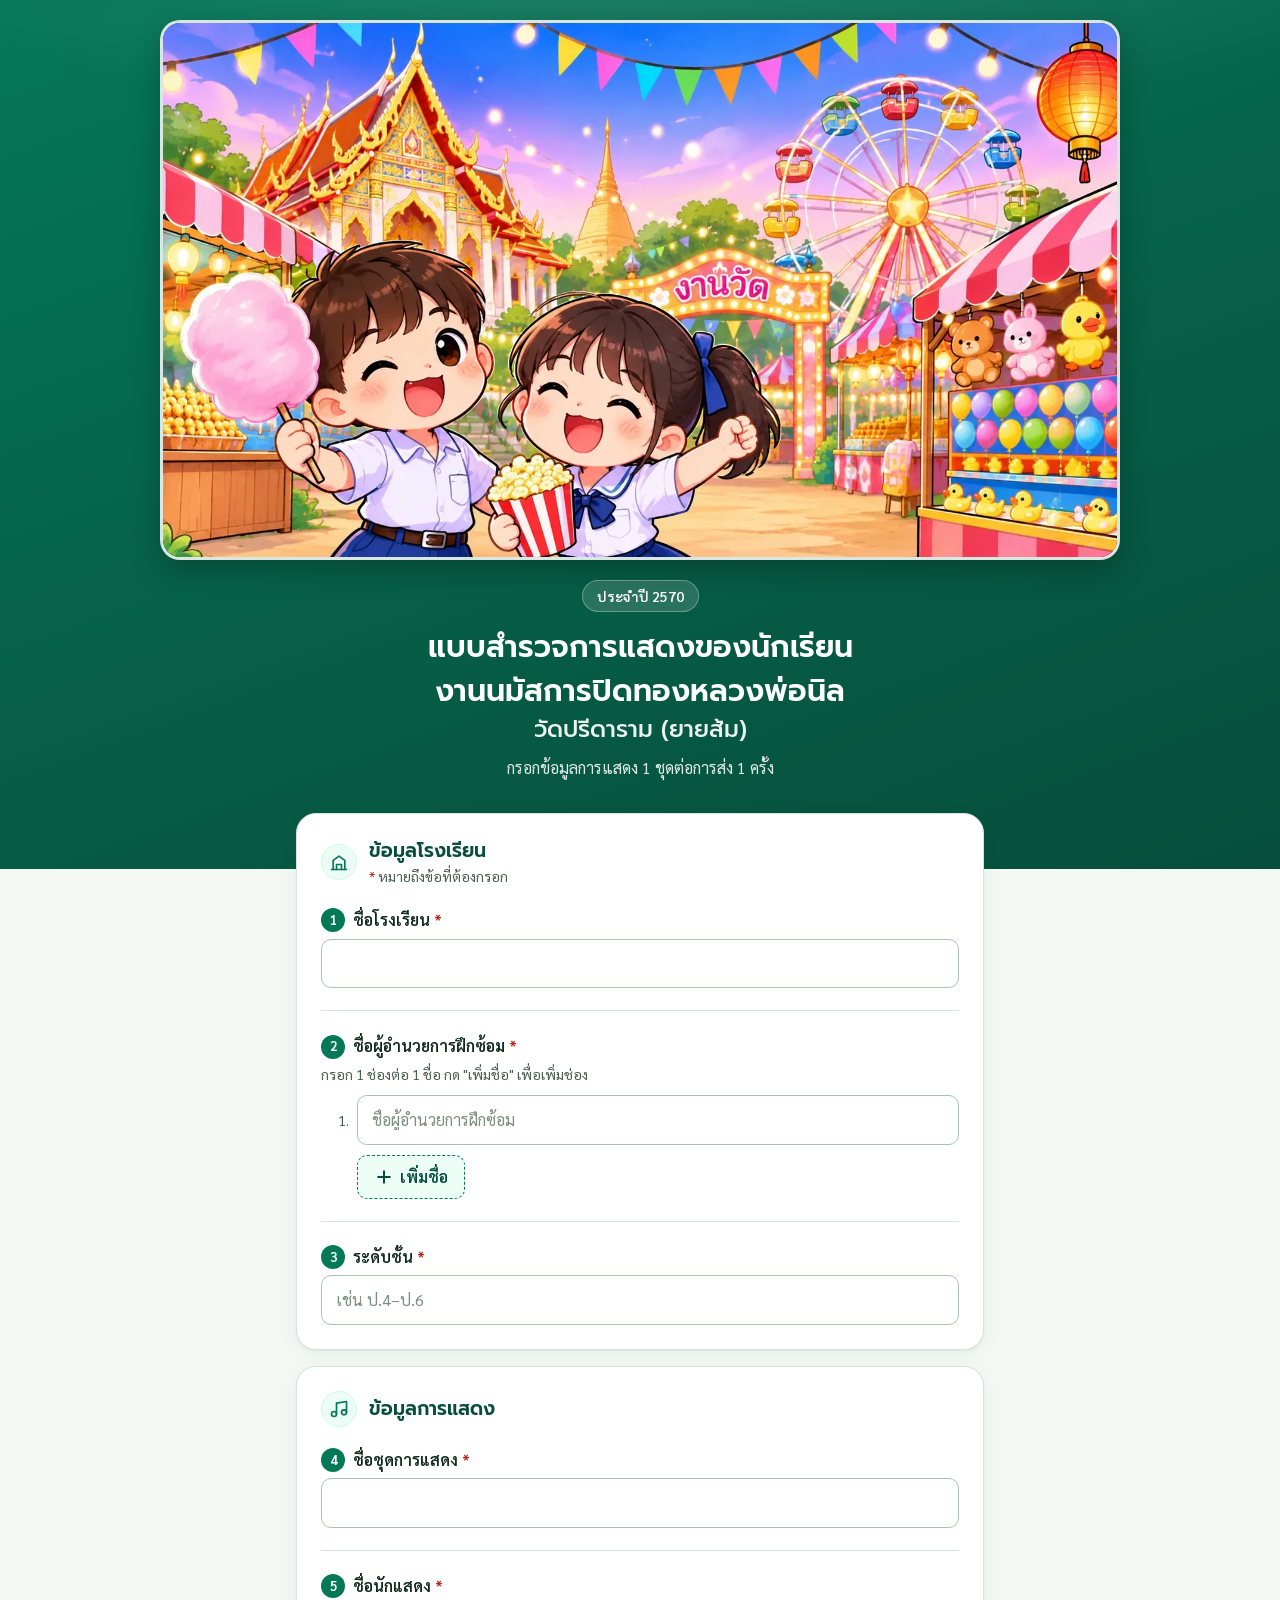
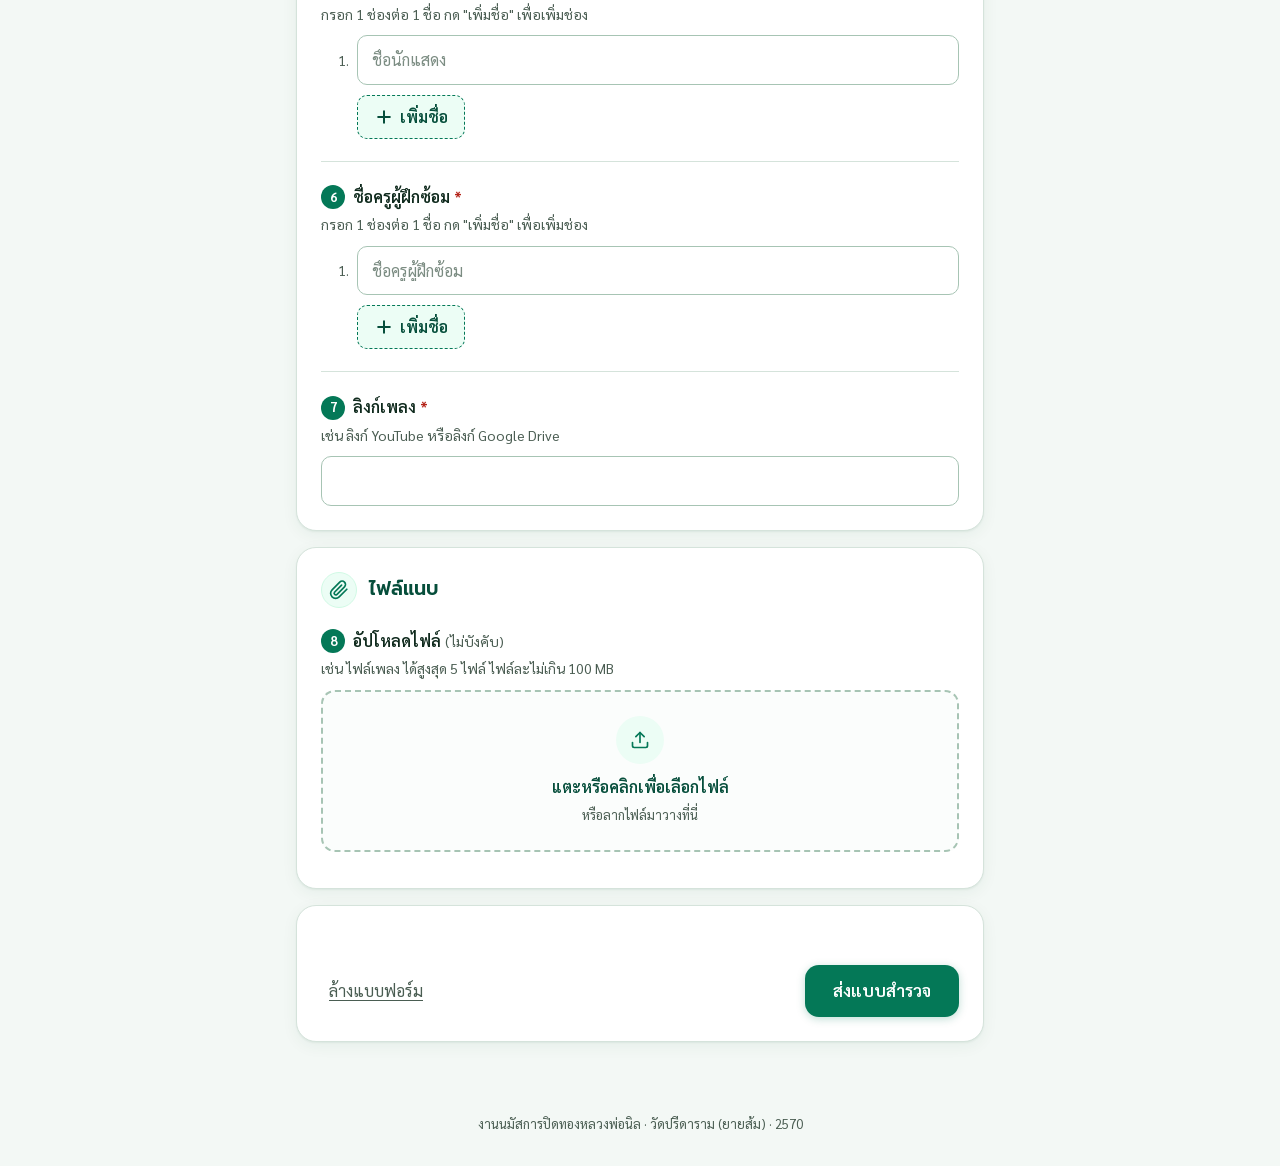
==== commit 17be8dfe: "Add festival cover image to header and remove lotus emblem Cover is served as responsive WebP (800w/" ====
--- a/index.html
+++ b/index.html
@@ -7,6 +7,9 @@
   <meta name="color-scheme" content="light">
   <title>แบบสำรวจการแสดงของนักเรียน งานปิดทองหลวงพ่อนิล 2570</title>
   <meta name="description" content="แบบสำรวจการแสดงของนักเรียน งานนมัสการปิดทองหลวงพ่อนิล วัดปรีดาราม (ยายส้ม) ประจำปี 2570">
+  <meta property="og:title" content="แบบสำรวจการแสดงของนักเรียน งานปิดทองหลวงพ่อนิล 2570">
+  <meta property="og:image" content="https://pdrweb-system.github.io/watpreedaramfest/assets/cover-1600.webp">
+  <link rel="preload" as="image" href="assets/cover-800.webp" imagesrcset="assets/cover-800.webp 800w, assets/cover-1600.webp 1600w" imagesizes="(max-width: 992px) 100vw, 960px">
   <script src="config.js"></script>
   <link rel="preconnect" href="https://fonts.googleapis.com">
   <link rel="preconnect" href="https://fonts.gstatic.com" crossorigin>
@@ -59,14 +62,15 @@
         radial-gradient(1200px 300px at 50% -80px, rgba(255,255,255,.14), transparent 70%),
         linear-gradient(160deg, #047857 0%, #065f46 55%, #064e3b 100%);
       color: var(--on-primary); text-align: center;
-      padding: 40px 16px 88px;
-    }
-    .hero .emblem {
-      width: 60px; height: 60px; margin: 0 auto 14px; border-radius: 50%;
-      display: grid; place-items: center;
-      background: rgba(255,255,255,.12); border: 1px solid rgba(255,255,255,.28);
-    }
-    .hero .emblem svg { width: 34px; height: 34px; }
+      padding: 20px 16px 88px;
+    }
+    /* ภาพปก: จองพื้นที่ 16:9 ไว้ก่อนโหลด เพื่อไม่ให้หน้ากระโดด */
+    .cover {
+      display: block; max-width: 960px; margin: 0 auto 20px; aspect-ratio: 16 / 9;
+      border-radius: var(--radius-lg); overflow: hidden; background: #0b5a45;
+      border: 3px solid rgba(255,255,255,.85); box-shadow: 0 10px 30px rgba(0, 0, 0, .25);
+    }
+    .cover img { display: block; width: 100%; height: 100%; object-fit: cover; }
     .chip {
       display: inline-flex; align-items: center; gap: 6px;
       background: rgba(255,255,255,.14); border: 1px solid rgba(255,255,255,.3);
@@ -263,15 +267,13 @@
 <a class="skip" href="#form">ข้ามไปยังแบบฟอร์ม</a>
 
 <header class="hero">
-  <div class="emblem" aria-hidden="true">
-    <!-- ดอกบัว -->
-    <svg viewBox="0 0 48 48" fill="none" stroke="currentColor" stroke-width="2.2" stroke-linecap="round" stroke-linejoin="round">
-      <path d="M24 38c-5-3-8-8-8-14 0-5 3-10 8-14 5 4 8 9 8 14 0 6-3 11-8 14Z"/>
-      <path d="M24 38c-7 0-14-4-16-12 4-1 8 0 11 2"/>
-      <path d="M24 38c7 0 14-4 16-12-4-1-8 0-11 2"/>
-      <path d="M12 41h24"/>
-    </svg>
-  </div>
+  <picture class="cover">
+    <img src="assets/cover-1600.webp"
+         srcset="assets/cover-800.webp 800w, assets/cover-1600.webp 1600w"
+         sizes="(max-width: 992px) 100vw, 960px"
+         width="1600" height="900" fetchpriority="high"
+         alt="ภาพการ์ตูนนักเรียนชายและหญิงเที่ยวงานวัด ถือสายไหมและป๊อปคอร์น มีโบสถ์ เจดีย์ทอง ชิงช้าสวรรค์ และซุ้มงานวัด">
+  </picture>
   <span class="chip">ประจำปี 2570</span>
   <h1>แบบสำรวจการแสดงของนักเรียน งานนมัสการปิดทองหลวงพ่อนิล<span class="temple">วัดปรีดาราม (ยายส้ม)</span></h1>
   <p>กรอกข้อมูลการแสดง 1 ชุดต่อการส่ง 1 ครั้ง</p>
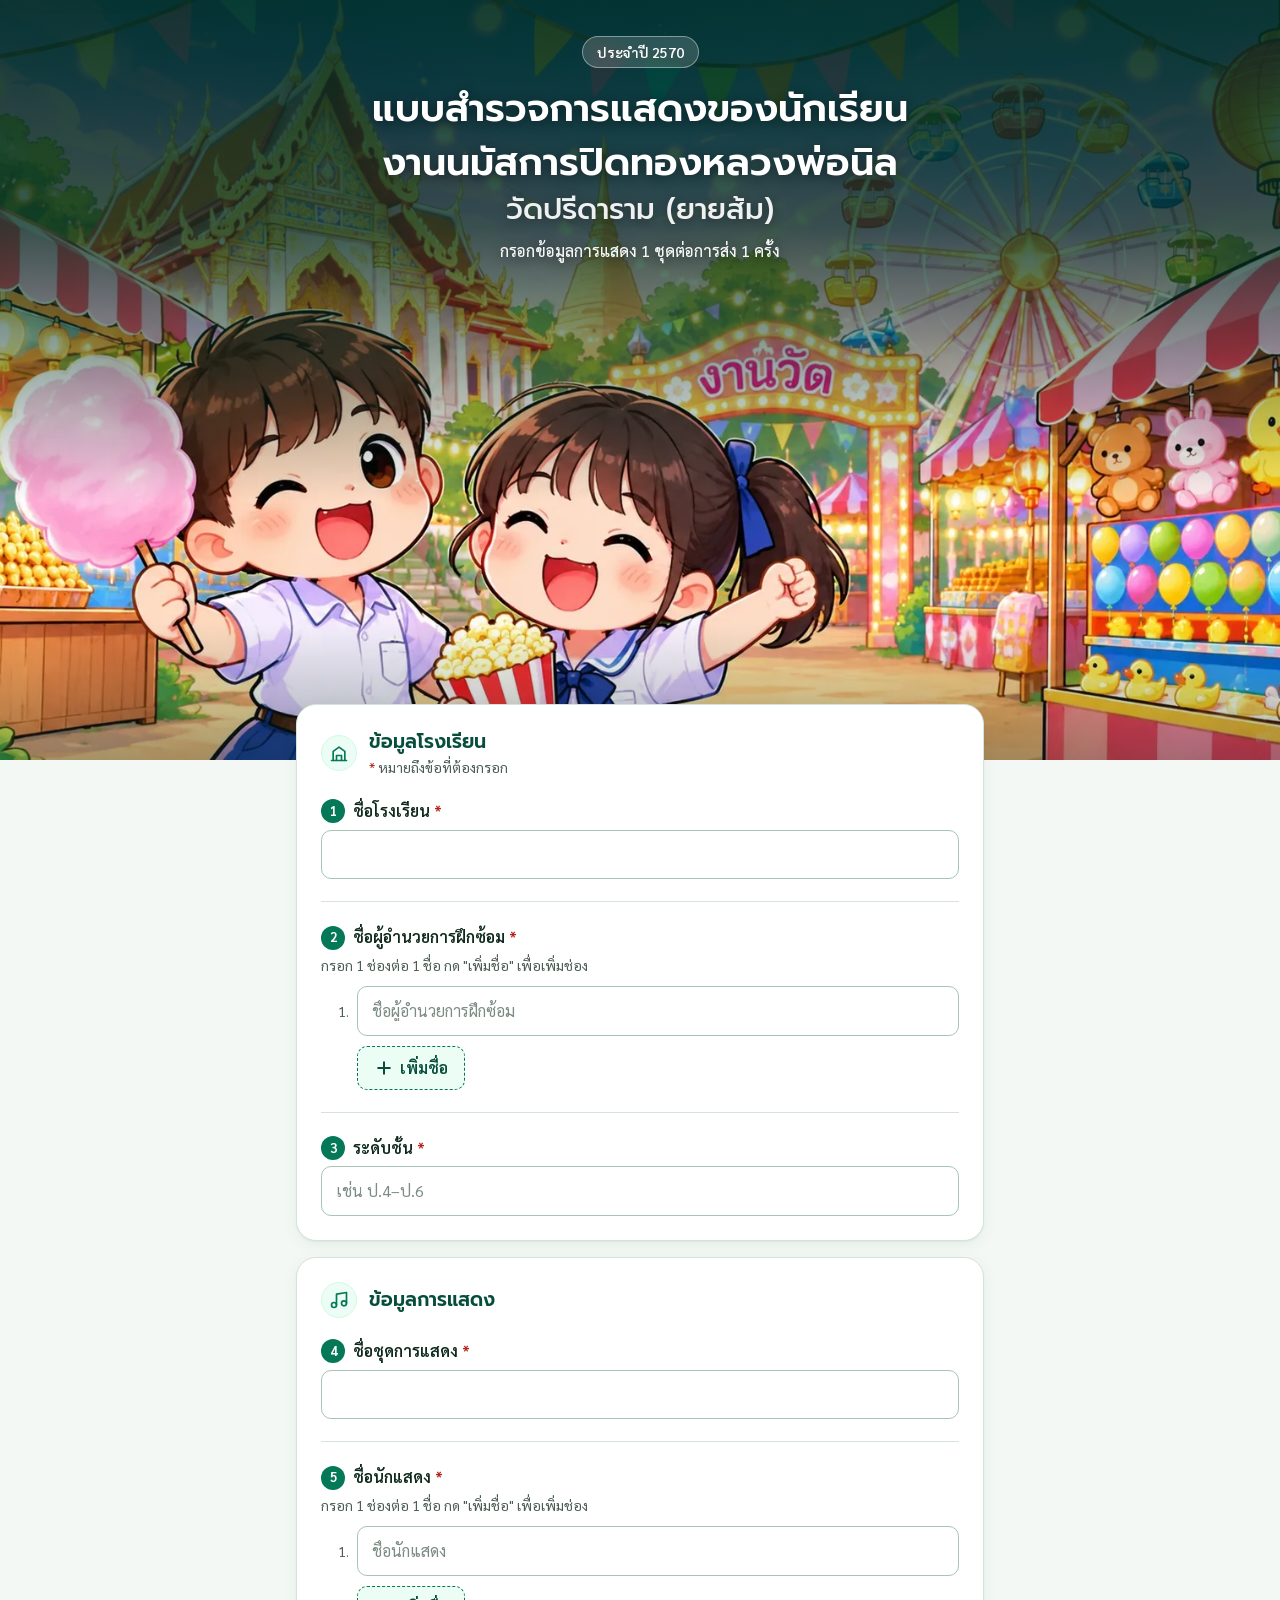
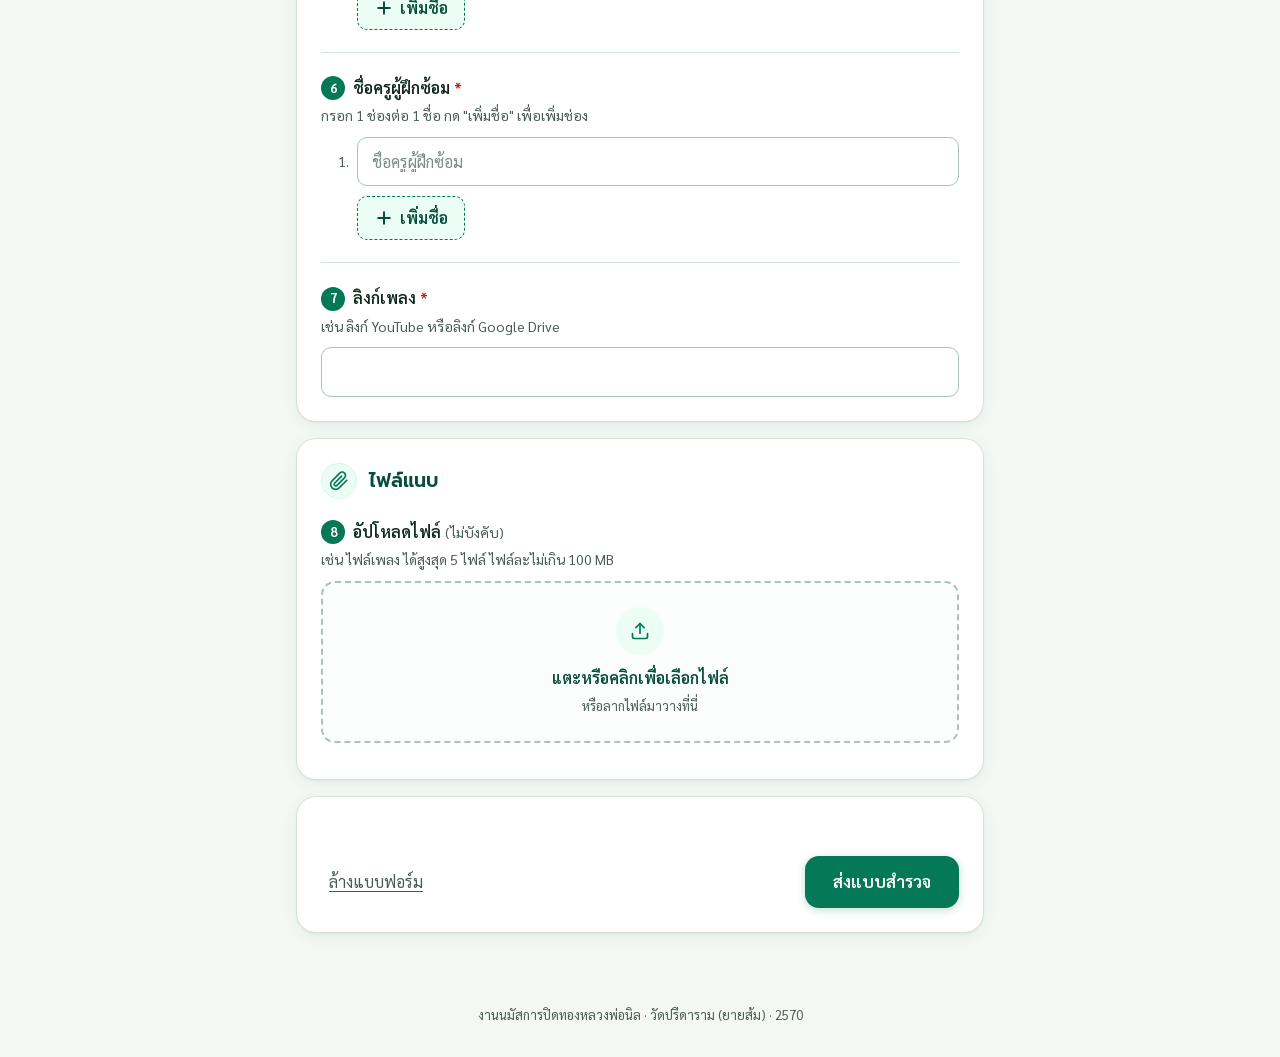
==== commit fc01af60: "Make cover image full-bleed with the event title overlaid Hero now uses the cover as a full-width ba" ====
--- a/index.html
+++ b/index.html
@@ -9,7 +9,7 @@
   <meta name="description" content="แบบสำรวจการแสดงของนักเรียน งานนมัสการปิดทองหลวงพ่อนิล วัดปรีดาราม (ยายส้ม) ประจำปี 2570">
   <meta property="og:title" content="แบบสำรวจการแสดงของนักเรียน งานปิดทองหลวงพ่อนิล 2570">
   <meta property="og:image" content="https://pdrweb-system.github.io/watpreedaramfest/assets/cover-1600.webp">
-  <link rel="preload" as="image" href="assets/cover-800.webp" imagesrcset="assets/cover-800.webp 800w, assets/cover-1600.webp 1600w" imagesizes="(max-width: 992px) 100vw, 960px">
+  <link rel="preload" as="image" href="assets/cover-800.webp" imagesrcset="assets/cover-800.webp 800w, assets/cover-1600.webp 1600w" imagesizes="(max-width: 925px) 925px, 100vw">
   <script src="config.js"></script>
   <link rel="preconnect" href="https://fonts.googleapis.com">
   <link rel="preconnect" href="https://fonts.gstatic.com" crossorigin>
@@ -57,35 +57,48 @@
     .skip:focus { top: 12px; }
 
     /* ---------- ส่วนหัว ---------- */
+    /* ส่วนหัว: ภาพปกเต็มความกว้างจอ + ชื่องานซ้อนบนภาพ */
     .hero {
+      position: relative; isolation: isolate; overflow: hidden;
+      min-height: max(460px, min(calc(56.25vw + 120px), 760px));
+      background: linear-gradient(160deg, #047857 0%, #065f46 55%, #064e3b 100%);
+      color: var(--on-primary); text-align: center;
+      padding: 36px 16px 120px;
+    }
+    .cover { position: absolute; inset: 0; z-index: -2; display: block; }
+    .cover img {
+      display: block; width: 100%; height: 100%; object-fit: cover;
+      object-position: 36% 85%;   /* ให้เด็กสองคนอยู่ในภาพเสมอ */
+    }
+    /* ไล่เงาเขียวเข้มด้านบนเพื่อให้ตัวอักษรอ่านชัด ส่วนล่างปล่อยให้เห็นภาพ */
+    .hero::after {
+      content: ''; position: absolute; inset: 0; z-index: -1; pointer-events: none;
       background:
-        radial-gradient(1200px 300px at 50% -80px, rgba(255,255,255,.14), transparent 70%),
-        linear-gradient(160deg, #047857 0%, #065f46 55%, #064e3b 100%);
-      color: var(--on-primary); text-align: center;
-      padding: 20px 16px 88px;
-    }
-    /* ภาพปก: จองพื้นที่ 16:9 ไว้ก่อนโหลด เพื่อไม่ให้หน้ากระโดด */
-    .cover {
-      display: block; max-width: 960px; margin: 0 auto 20px; aspect-ratio: 16 / 9;
-      border-radius: var(--radius-lg); overflow: hidden; background: #0b5a45;
-      border: 3px solid rgba(255,255,255,.85); box-shadow: 0 10px 30px rgba(0, 0, 0, .25);
-    }
-    .cover img { display: block; width: 100%; height: 100%; object-fit: cover; }
+        linear-gradient(180deg, rgba(3, 46, 34, .92) 0%, rgba(3, 46, 34, .78) 30%, rgba(3, 46, 34, .4) 48%, rgba(3, 46, 34, 0) 66%),
+        linear-gradient(0deg, rgba(3, 46, 34, .35) 0%, rgba(3, 46, 34, 0) 18%);
+    }
+    @media (max-width: 480px) {
+      .hero { padding-top: 28px; }
+      .hero h1 { font-size: 22px; }
+      .hero p { font-size: 15px; }
+    }
+    .hero-content { max-width: 720px; margin: 0 auto; text-shadow: 0 2px 12px rgba(0, 0, 0, .45); }
     .chip {
       display: inline-flex; align-items: center; gap: 6px;
-      background: rgba(255,255,255,.14); border: 1px solid rgba(255,255,255,.3);
+      background: rgba(255,255,255,.16); border: 1px solid rgba(255,255,255,.4);
+      -webkit-backdrop-filter: blur(6px); backdrop-filter: blur(6px); text-shadow: none;
       border-radius: 999px; padding: 4px 14px; font-size: 14px; font-weight: 600;
     }
     .hero h1 {
       font-family: 'Prompt', 'Sarabun', sans-serif; font-weight: 600;
-      font-size: clamp(22px, 5.2vw, 30px); line-height: 1.45; margin: 14px auto 8px;
+      font-size: clamp(23px, 5.4vw, 38px); line-height: 1.4; margin: 14px auto 8px;
       max-width: 640px; text-wrap: balance;
     }
     .hero h1 .temple { display: block; font-weight: 500; font-size: .78em; opacity: .92; }
-    .hero p { margin: 0; color: rgba(255,255,255,.88); }
+    .hero p { margin: 0; color: rgba(255,255,255,.95); font-weight: 500; }
 
     /* ---------- เนื้อหา ---------- */
-    .wrap { max-width: 720px; margin: -56px auto 0; padding: 0 16px 48px; }
+    .wrap { position: relative; z-index: 1; max-width: 720px; margin: -56px auto 0; padding: 0 16px 48px; }
     .card {
       background: var(--surface); border: 1px solid var(--border); border-radius: var(--radius-lg);
       box-shadow: var(--shadow); padding: 24px; margin-bottom: 16px;
@@ -270,13 +283,15 @@
   <picture class="cover">
     <img src="assets/cover-1600.webp"
          srcset="assets/cover-800.webp 800w, assets/cover-1600.webp 1600w"
-         sizes="(max-width: 992px) 100vw, 960px"
+         sizes="(max-width: 925px) 925px, 100vw"
          width="1600" height="900" fetchpriority="high"
          alt="ภาพการ์ตูนนักเรียนชายและหญิงเที่ยวงานวัด ถือสายไหมและป๊อปคอร์น มีโบสถ์ เจดีย์ทอง ชิงช้าสวรรค์ และซุ้มงานวัด">
   </picture>
-  <span class="chip">ประจำปี 2570</span>
-  <h1>แบบสำรวจการแสดงของนักเรียน งานนมัสการปิดทองหลวงพ่อนิล<span class="temple">วัดปรีดาราม (ยายส้ม)</span></h1>
-  <p>กรอกข้อมูลการแสดง 1 ชุดต่อการส่ง 1 ครั้ง</p>
+  <div class="hero-content">
+    <span class="chip">ประจำปี 2570</span>
+    <h1>แบบสำรวจการแสดงของนักเรียน งานนมัสการปิดทองหลวงพ่อนิล<span class="temple">วัดปรีดาราม (ยายส้ม)</span></h1>
+    <p>กรอกข้อมูลการแสดง 1 ชุดต่อการส่ง 1 ครั้ง</p>
+  </div>
 </header>
 
 <main class="wrap">
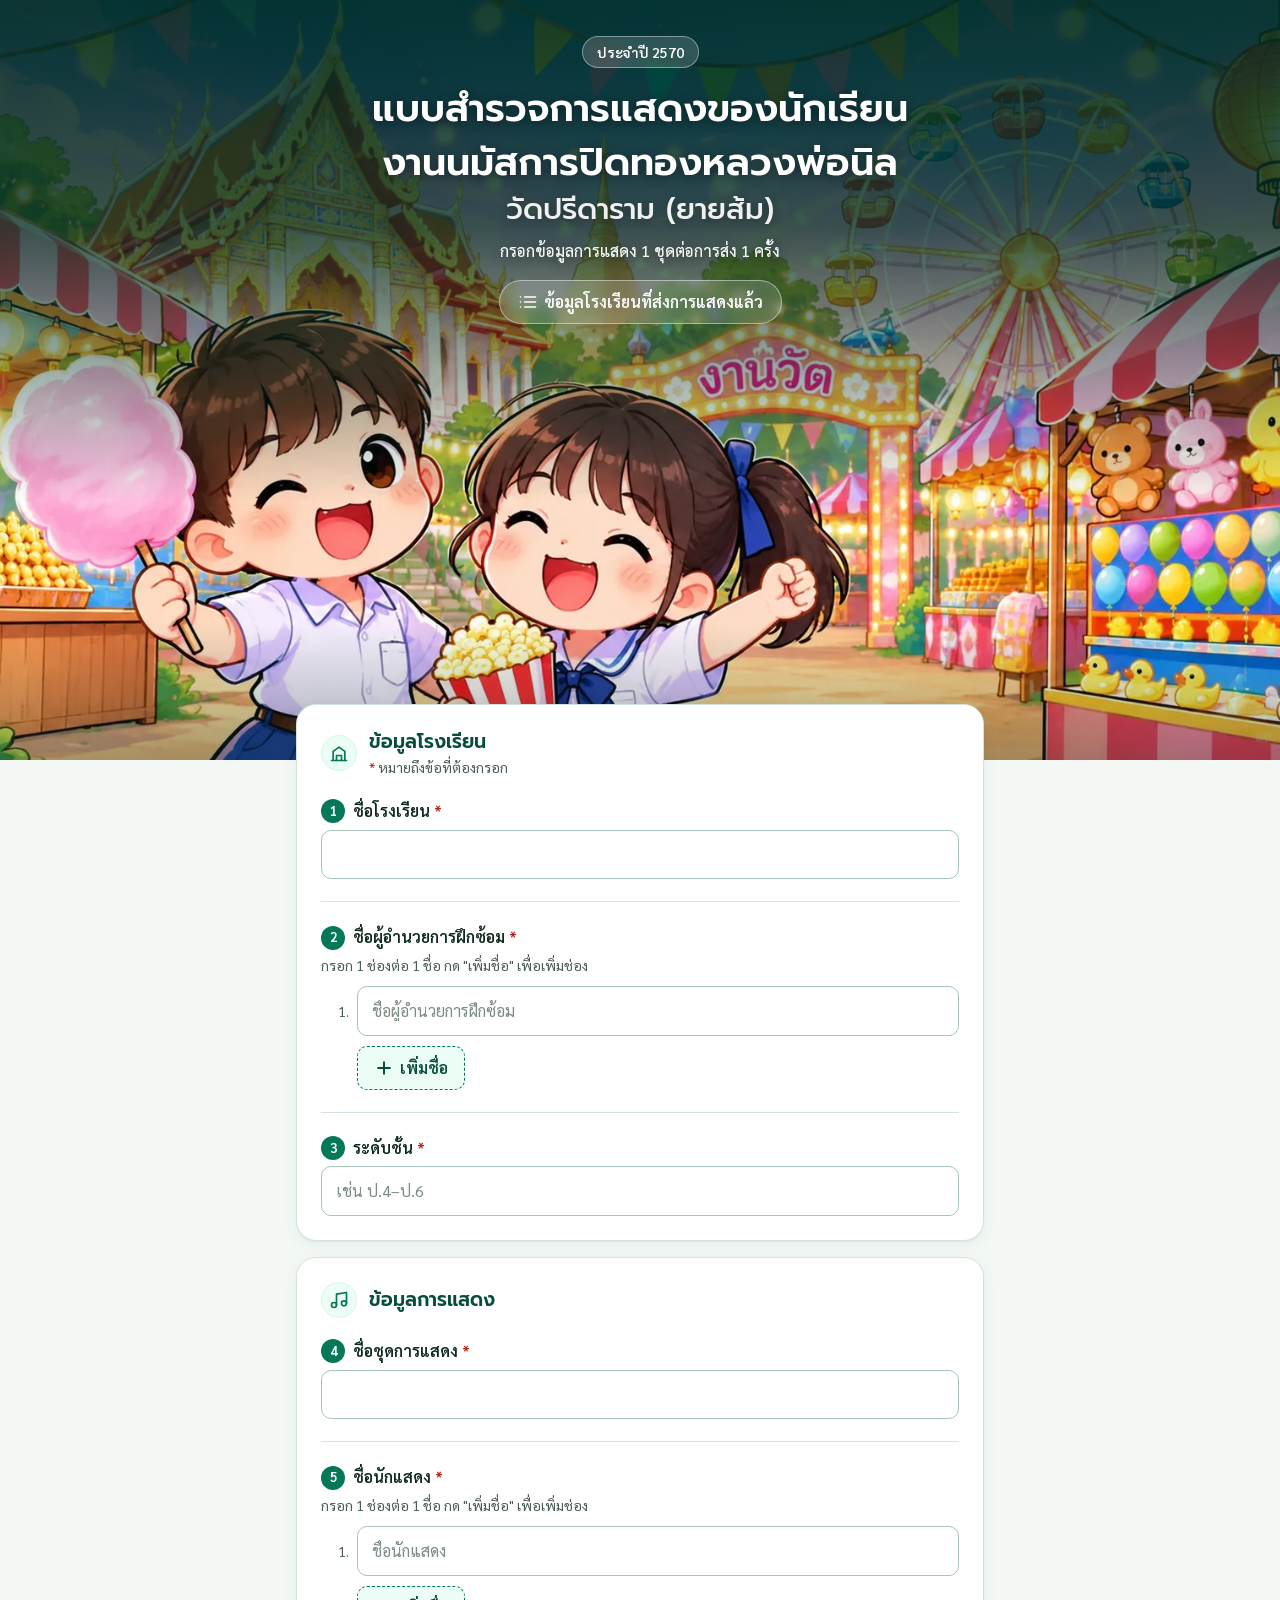
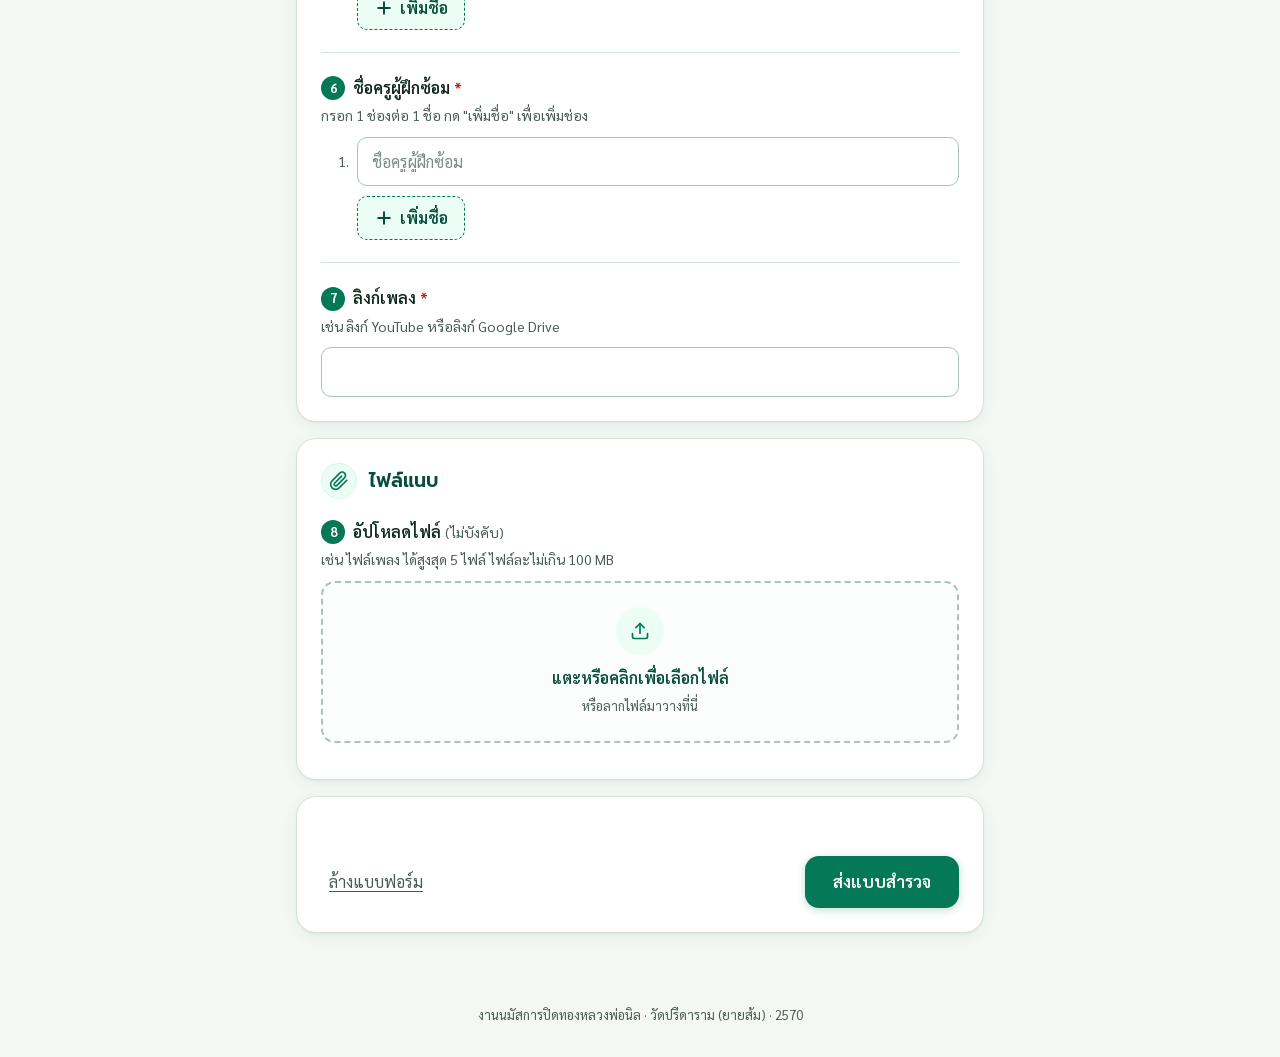
==== commit 77817388: "Add public summary page of submitted schools and shared stylesheet - summary.html: stats (schools/sh" ====
--- a/index.html
+++ b/index.html
@@ -14,267 +14,7 @@
   <link rel="preconnect" href="https://fonts.googleapis.com">
   <link rel="preconnect" href="https://fonts.gstatic.com" crossorigin>
   <link href="https://fonts.googleapis.com/css2?family=Prompt:wght@500;600&family=Sarabun:wght@400;500;600;700&display=swap" rel="stylesheet">
-  <style>
-    /* ---------- design tokens (ธีมเขียว-ขาว) ---------- */
-    :root {
-      --primary: #047857;          /* ปุ่มหลัก / ลิงก์ (5.5:1 บนพื้นขาว) */
-      --primary-hover: #065f46;
-      --primary-strong: #064e3b;
-      --primary-soft: #ecfdf5;     /* พื้นอ่อนสำหรับปุ่มรอง / โซนอัปโหลด */
-      --primary-tint: #d1fae5;
-      --on-primary: #ffffff;
-      --bg: #f3f8f5;
-      --surface: #ffffff;
-      --text: #0f2a1d;
-      --text-muted: #4a5d52;       /* 7:1 บนพื้นขาว */
-      --border: #d5e3db;
-      --border-strong: #a7c4b4;
-      --danger: #b42318;
-      --danger-soft: #fef3f2;
-      --ring: 0 0 0 3px rgba(4, 120, 87, .35);
-      --radius-sm: 10px;
-      --radius: 14px;
-      --radius-lg: 20px;
-      --shadow: 0 1px 2px rgba(6, 78, 59, .06), 0 4px 16px rgba(6, 78, 59, .06);
-      --ease: cubic-bezier(.2, .8, .2, 1);
-      --dur: 160ms;
-    }
-    * { box-sizing: border-box; }
-    html { -webkit-text-size-adjust: 100%; }
-    body {
-      margin: 0; background: var(--bg); color: var(--text);
-      font-family: 'Sarabun', system-ui, -apple-system, 'Segoe UI', sans-serif;
-      font-size: 16px; line-height: 1.6;
-    }
-    button, input, textarea { font: inherit; color: inherit; }
-    button { cursor: pointer; touch-action: manipulation; }
-    .icon { width: 20px; height: 20px; flex: none; }
-    .skip {
-      position: absolute; left: 16px; top: -48px; z-index: 10; padding: 10px 16px;
-      background: var(--surface); color: var(--primary-strong); border-radius: var(--radius-sm);
-      font-weight: 600; box-shadow: var(--shadow); transition: top var(--dur) var(--ease);
-    }
-    .skip:focus { top: 12px; }
-
-    /* ---------- ส่วนหัว ---------- */
-    /* ส่วนหัว: ภาพปกเต็มความกว้างจอ + ชื่องานซ้อนบนภาพ */
-    .hero {
-      position: relative; isolation: isolate; overflow: hidden;
-      min-height: max(460px, min(calc(56.25vw + 120px), 760px));
-      background: linear-gradient(160deg, #047857 0%, #065f46 55%, #064e3b 100%);
-      color: var(--on-primary); text-align: center;
-      padding: 36px 16px 120px;
-    }
-    .cover { position: absolute; inset: 0; z-index: -2; display: block; }
-    .cover img {
-      display: block; width: 100%; height: 100%; object-fit: cover;
-      object-position: 36% 85%;   /* ให้เด็กสองคนอยู่ในภาพเสมอ */
-    }
-    /* ไล่เงาเขียวเข้มด้านบนเพื่อให้ตัวอักษรอ่านชัด ส่วนล่างปล่อยให้เห็นภาพ */
-    .hero::after {
-      content: ''; position: absolute; inset: 0; z-index: -1; pointer-events: none;
-      background:
-        linear-gradient(180deg, rgba(3, 46, 34, .92) 0%, rgba(3, 46, 34, .78) 30%, rgba(3, 46, 34, .4) 48%, rgba(3, 46, 34, 0) 66%),
-        linear-gradient(0deg, rgba(3, 46, 34, .35) 0%, rgba(3, 46, 34, 0) 18%);
-    }
-    @media (max-width: 480px) {
-      .hero { padding-top: 28px; }
-      .hero h1 { font-size: 22px; }
-      .hero p { font-size: 15px; }
-    }
-    .hero-content { max-width: 720px; margin: 0 auto; text-shadow: 0 2px 12px rgba(0, 0, 0, .45); }
-    .chip {
-      display: inline-flex; align-items: center; gap: 6px;
-      background: rgba(255,255,255,.16); border: 1px solid rgba(255,255,255,.4);
-      -webkit-backdrop-filter: blur(6px); backdrop-filter: blur(6px); text-shadow: none;
-      border-radius: 999px; padding: 4px 14px; font-size: 14px; font-weight: 600;
-    }
-    .hero h1 {
-      font-family: 'Prompt', 'Sarabun', sans-serif; font-weight: 600;
-      font-size: clamp(23px, 5.4vw, 38px); line-height: 1.4; margin: 14px auto 8px;
-      max-width: 640px; text-wrap: balance;
-    }
-    .hero h1 .temple { display: block; font-weight: 500; font-size: .78em; opacity: .92; }
-    .hero p { margin: 0; color: rgba(255,255,255,.95); font-weight: 500; }
-
-    /* ---------- เนื้อหา ---------- */
-    .wrap { position: relative; z-index: 1; max-width: 720px; margin: -56px auto 0; padding: 0 16px 48px; }
-    .card {
-      background: var(--surface); border: 1px solid var(--border); border-radius: var(--radius-lg);
-      box-shadow: var(--shadow); padding: 24px; margin-bottom: 16px;
-    }
-    .section-head { display: flex; align-items: center; gap: 12px; margin-bottom: 20px; }
-    .section-head .step {
-      width: 36px; height: 36px; flex: none; border-radius: 50%;
-      display: grid; place-items: center;
-      background: var(--primary-soft); color: var(--primary); border: 1px solid var(--primary-tint);
-    }
-    .section-head h2 {
-      font-family: 'Prompt', 'Sarabun', sans-serif; font-weight: 600;
-      font-size: 19px; line-height: 1.4; margin: 0; color: var(--primary-strong);
-    }
-    .section-head p { margin: 0; font-size: 14px; color: var(--text-muted); }
-    .req-note { font-size: 14px; color: var(--text-muted); margin: 0 0 4px; }
-    .req { color: var(--danger); }
-
-    .field + .field { margin-top: 22px; padding-top: 22px; border-top: 1px solid var(--border); }
-    .field > label, .field > .label {
-      display: block; font-weight: 600; margin-bottom: 6px; color: var(--text);
-    }
-    .num {
-      display: inline-grid; place-items: center; min-width: 24px; height: 24px; padding: 0 6px;
-      margin-right: 8px; border-radius: 999px; font-size: 13px; font-weight: 700;
-      background: var(--primary); color: var(--on-primary); vertical-align: 1px;
-    }
-    .opt { color: var(--text-muted); font-weight: 400; font-size: 14px; }
-    .hint { color: var(--text-muted); font-size: 14px; margin: -2px 0 10px; }
-
-    input[type=text], textarea {
-      width: 100%; min-height: 48px; padding: 11px 14px;
-      border: 1.5px solid var(--border-strong); border-radius: var(--radius-sm); background: var(--surface);
-      transition: border-color var(--dur) var(--ease), box-shadow var(--dur) var(--ease);
-    }
-    input[type=text]::placeholder { color: #7b8c82; }
-    input[type=text]:hover { border-color: var(--primary); }
-    input[type=text]:focus-visible, textarea:focus-visible {
-      outline: none; border-color: var(--primary); box-shadow: var(--ring);
-    }
-    button:focus-visible, .drop:focus-visible, .skip:focus-visible {
-      outline: 3px solid var(--primary); outline-offset: 2px;
-    }
-
-    /* ข้อผิดพลาด: ข้อความ + ไอคอน (ไม่ใช้สีอย่างเดียว) */
-    .msg {
-      display: none; align-items: center; gap: 6px;
-      color: var(--danger); font-size: 14px; font-weight: 500; margin-top: 8px;
-    }
-    .msg::before {
-      content: ''; width: 16px; height: 16px; flex: none; background: currentColor;
-      -webkit-mask: url("data:image/svg+xml,%3Csvg xmlns='http://www.w3.org/2000/svg' viewBox='0 0 24 24'%3E%3Cpath d='M12 2a10 10 0 1 0 0 20 10 10 0 0 0 0-20Zm1 15h-2v-2h2v2Zm0-4h-2V7h2v6Z'/%3E%3C/svg%3E") center/contain no-repeat;
-              mask: url("data:image/svg+xml,%3Csvg xmlns='http://www.w3.org/2000/svg' viewBox='0 0 24 24'%3E%3Cpath d='M12 2a10 10 0 1 0 0 20 10 10 0 0 0 0-20Zm1 15h-2v-2h2v2Zm0-4h-2V7h2v6Z'/%3E%3C/svg%3E") center/contain no-repeat;
-    }
-    .invalid .msg { display: flex; }
-    .invalid > input[type=text] { border-color: var(--danger); background: var(--danger-soft); }
-
-    /* รายชื่อ 1 ช่องต่อ 1 ชื่อ */
-    .name-row { display: flex; align-items: center; gap: 8px; margin-bottom: 10px; }
-    .name-row .idx {
-      flex: none; width: 28px; text-align: right; color: var(--text-muted);
-      font-size: 14px; font-variant-numeric: tabular-nums;
-    }
-    .name-row input { flex: 1; min-width: 0; }
-    .remove-name {
-      flex: none; display: inline-flex; align-items: center; justify-content: center; gap: 4px;
-      min-width: 48px; min-height: 48px; padding: 0 12px;
-      border: 1.5px solid var(--border); background: var(--surface); color: var(--danger);
-      border-radius: var(--radius-sm); font-size: 14px; font-weight: 500;
-      transition: background-color var(--dur) var(--ease), border-color var(--dur) var(--ease);
-    }
-    .remove-name:hover { border-color: var(--danger); background: var(--danger-soft); }
-    .remove-name .icon { width: 18px; height: 18px; }
-    .remove-name[hidden] { display: none; }
-    .add-name {
-      display: inline-flex; align-items: center; gap: 6px; min-height: 44px; padding: 0 16px;
-      margin-left: 36px; border: 1.5px dashed var(--primary); border-radius: var(--radius-sm);
-      background: var(--primary-soft); color: var(--primary-strong); font-weight: 600;
-      transition: background-color var(--dur) var(--ease), border-color var(--dur) var(--ease);
-    }
-    .add-name:hover:not(:disabled) { background: var(--primary-tint); border-style: solid; }
-    .add-name:disabled { opacity: .45; cursor: not-allowed; }
-    .invalid .name-row input.empty { border-color: var(--danger); background: var(--danger-soft); }
-
-    /* อัปโหลดไฟล์ */
-    .drop {
-      display: flex; flex-direction: column; align-items: center; gap: 6px;
-      border: 2px dashed var(--border-strong); border-radius: var(--radius); padding: 24px 16px;
-      text-align: center; color: var(--text-muted); background: #fbfdfc;
-      transition: background-color var(--dur) var(--ease), border-color var(--dur) var(--ease);
-    }
-    .drop:hover, .drop.over { border-color: var(--primary); background: var(--primary-soft); }
-    .drop .drop-icon {
-      width: 48px; height: 48px; border-radius: 50%; display: grid; place-items: center;
-      background: var(--primary-soft); color: var(--primary); margin-bottom: 4px;
-    }
-    .drop strong { color: var(--primary-strong); font-weight: 600; }
-    .drop small { font-size: 13px; }
-    #fileList { list-style: none; padding: 0; margin: 12px 0 0; }
-    #fileList li {
-      display: flex; align-items: center; gap: 10px; padding: 8px 8px 8px 12px;
-      border: 1px solid var(--border); border-radius: var(--radius-sm); margin-top: 8px;
-      font-size: 14px; background: var(--surface);
-    }
-    #fileList li::before {
-      content: ''; width: 18px; height: 18px; flex: none; background: var(--primary);
-      -webkit-mask: url("data:image/svg+xml,%3Csvg xmlns='http://www.w3.org/2000/svg' fill='none' stroke='black' stroke-width='2' stroke-linecap='round' stroke-linejoin='round' viewBox='0 0 24 24'%3E%3Cpath d='M14 2H6a2 2 0 0 0-2 2v16a2 2 0 0 0 2 2h12a2 2 0 0 0 2-2V8z'/%3E%3Cpath d='M14 2v6h6'/%3E%3C/svg%3E") center/contain no-repeat;
-              mask: url("data:image/svg+xml,%3Csvg xmlns='http://www.w3.org/2000/svg' fill='none' stroke='black' stroke-width='2' stroke-linecap='round' stroke-linejoin='round' viewBox='0 0 24 24'%3E%3Cpath d='M14 2H6a2 2 0 0 0-2 2v16a2 2 0 0 0 2 2h12a2 2 0 0 0 2-2V8z'/%3E%3Cpath d='M14 2v6h6'/%3E%3C/svg%3E") center/contain no-repeat;
-    }
-    #fileList li span { flex: 1; min-width: 0; overflow-wrap: anywhere; }
-    #fileList button {
-      flex: none; min-height: 40px; padding: 0 12px; border: 1px solid transparent;
-      border-radius: 8px; background: none; color: var(--danger); font-weight: 500;
-    }
-    #fileList button:hover { background: var(--danger-soft); border-color: #fecdca; }
-
-    /* ปุ่มส่ง + สถานะ */
-    .actions { display: flex; flex-direction: column; gap: 12px; }
-    .progress {
-      height: 8px; border-radius: 999px; background: var(--primary-soft); overflow: hidden;
-      border: 1px solid var(--primary-tint);
-    }
-    .progress .bar { height: 100%; width: 0; background: var(--primary); transition: width 300ms var(--ease); }
-    #status { font-size: 14px; color: var(--text-muted); min-height: 1.6em; margin: 0; }
-    #status.error { color: var(--danger); font-weight: 500; }
-    .action-row { display: flex; gap: 12px; align-items: center; justify-content: space-between; flex-wrap: wrap-reverse; }
-    button.primary {
-      display: inline-flex; align-items: center; justify-content: center; gap: 8px;
-      min-height: 52px; padding: 0 28px; border: 0; border-radius: var(--radius);
-      background: var(--primary); color: var(--on-primary); font-size: 17px; font-weight: 600;
-      box-shadow: 0 2px 8px rgba(4, 120, 87, .25);
-      transition: background-color var(--dur) var(--ease), transform var(--dur) var(--ease);
-    }
-    button.primary:hover:not(:disabled) { background: var(--primary-hover); }
-    button.primary:active:not(:disabled) { transform: translateY(1px); }
-    button.primary:disabled { opacity: .7; cursor: progress; }
-    .spinner {
-      width: 18px; height: 18px; border-radius: 50%; display: none;
-      border: 2.5px solid rgba(255,255,255,.45); border-top-color: #fff; animation: spin .8s linear infinite;
-    }
-    button.primary.loading .spinner { display: inline-block; }
-    @keyframes spin { to { transform: rotate(360deg); } }
-    button.link {
-      min-height: 44px; padding: 0 8px; border: 0; background: none; color: var(--text-muted);
-      text-decoration: underline; text-underline-offset: 3px;
-    }
-    button.link:hover { color: var(--danger); }
-
-    .notice {
-      display: none; gap: 10px; align-items: flex-start;
-      background: var(--danger-soft); color: var(--danger); border: 1px solid #fecdca;
-      border-radius: var(--radius); padding: 14px 16px; margin-bottom: 16px; font-size: 14px;
-    }
-    .done { text-align: center; padding: 40px 24px; display: none; }
-    .done .check {
-      width: 72px; height: 72px; margin: 0 auto 12px; border-radius: 50%;
-      display: grid; place-items: center; background: var(--primary-soft); color: var(--primary);
-      border: 1px solid var(--primary-tint);
-    }
-    .done .check svg { width: 38px; height: 38px; }
-    .done h2 { font-family: 'Prompt', 'Sarabun', sans-serif; color: var(--primary-strong); margin: 0 0 6px; font-size: 22px; }
-    .done p { color: var(--text-muted); margin: 0 0 22px; }
-    footer { text-align: center; color: var(--text-muted); font-size: 13px; padding: 8px 16px 32px; }
-    .hp { position: absolute; left: -9999px; width: 1px; height: 1px; overflow: hidden; }
-
-    @media (max-width: 480px) {
-      .card { padding: 20px 16px; border-radius: var(--radius); }
-      .add-name { margin-left: 0; }
-      .name-row .idx { width: 20px; }
-      .action-row button.primary { width: 100%; }
-      .action-row { justify-content: center; }
-    }
-    @media (prefers-reduced-motion: reduce) {
-      *, *::before, *::after { transition-duration: 0ms !important; animation-duration: 1ms !important; animation-iteration-count: 1 !important; scroll-behavior: auto !important; }
-    }
-  </style>
+  <link rel="stylesheet" href="assets/style.css">
 </head>
 <body>
 <a class="skip" href="#form">ข้ามไปยังแบบฟอร์ม</a>
@@ -291,6 +31,7 @@
     <span class="chip">ประจำปี 2570</span>
     <h1>แบบสำรวจการแสดงของนักเรียน งานนมัสการปิดทองหลวงพ่อนิล<span class="temple">วัดปรีดาราม (ยายส้ม)</span></h1>
     <p>กรอกข้อมูลการแสดง 1 ชุดต่อการส่ง 1 ครั้ง</p>
+    <a class="hero-link" href="summary.html"><svg class="icon" viewBox="0 0 24 24" fill="none" stroke="currentColor" stroke-width="2" stroke-linecap="round" stroke-linejoin="round" aria-hidden="true"><path d="M8 6h13M8 12h13M8 18h13"/><path d="M3 6h.01M3 12h.01M3 18h.01"/></svg>ข้อมูลโรงเรียนที่ส่งการแสดงแล้ว</a>
   </div>
 </header>
 
@@ -403,7 +144,6 @@
     </section>
 
     <div class="card actions">
-      <div class="progress" id="progress" hidden><div class="bar" id="progressBar"></div></div>
       <p id="status" role="status" aria-live="polite"></p>
       <div class="action-row">
         <button type="button" class="link" id="resetBtn">ล้างแบบฟอร์ม</button>
@@ -416,11 +156,26 @@
     <div class="check" aria-hidden="true">
       <svg viewBox="0 0 24 24" fill="none" stroke="currentColor" stroke-width="2.6" stroke-linecap="round" stroke-linejoin="round"><path d="M20 6 9 17l-5-5"/></svg>
     </div>
+    <p class="sent-school" id="sentSchool"></p>
+    <p class="sent-level" id="sentLevel"></p>
     <h2>ส่งข้อมูลเรียบร้อยแล้ว</h2>
     <p>ขอบคุณที่ร่วมส่งการแสดงในงานนมัสการปิดทองหลวงพ่อนิล ประจำปี 2570</p>
-    <button class="primary" id="againBtn">ส่งการแสดงชุดอื่นเพิ่ม</button>
+    <div class="done-actions">
+      <button class="primary" id="againBtn">ส่งการแสดงชุดอื่นเพิ่ม</button>
+      <a class="btn-secondary" href="summary.html"><svg class="icon" viewBox="0 0 24 24" fill="none" stroke="currentColor" stroke-width="2" stroke-linecap="round" stroke-linejoin="round" aria-hidden="true"><path d="M8 6h13M8 12h13M8 18h13"/><path d="M3 6h.01M3 12h.01M3 18h.01"/></svg>ข้อมูลโรงเรียนที่ส่งการแสดงแล้ว</a>
+    </div>
   </div>
 </main>
+
+<div class="overlay" id="sendingOverlay" hidden>
+  <div class="modal" role="dialog" aria-modal="true" aria-labelledby="sendingTitle" aria-describedby="sendingText" tabindex="-1">
+    <div class="big-spinner" aria-hidden="true"></div>
+    <h2 id="sendingTitle">กำลังส่ง…</h2>
+    <p id="sendingText" role="status" aria-live="polite">กรุณารอสักครู่</p>
+    <div class="progress" id="progress" hidden><div class="bar" id="progressBar"></div></div>
+    <small>กรุณาอย่าปิดหรือรีเฟรชหน้านี้จนกว่าจะส่งเสร็จ</small>
+  </div>
+</div>
 
 <footer>งานนมัสการปิดทองหลวงพ่อนิล · วัดปรีดาราม (ยายส้ม) · 2570</footer>
 
@@ -626,14 +381,14 @@
         const f = files[i];
         const show = sent => {
           const pct = Math.floor((doneBytes + sent) / totalBytes * 100);
-          statusEl.textContent = 'กำลังอัปโหลดไฟล์ ' + (i + 1) + '/' + files.length + ' … ' + pct + '%';
+          sendingText.textContent = 'กำลังอัปโหลดไฟล์ ' + (i + 1) + '/' + files.length + ' … ' + pct + '%';
           setProgress(pct);
         };
         show(0);
         uploadIds.push(await uploadFile(f, form.school.value.trim(), show));
         doneBytes += f.size;
       }
-      statusEl.textContent = 'กำลังบันทึกข้อมูล…';
+      sendingText.textContent = 'กำลังบันทึกข้อมูล…';
       if (files.length) setProgress(100);
       await api({
         action: 'submit',
@@ -648,6 +403,8 @@
         uploadIds
       });
       setBusy(false);
+      document.getElementById('sentSchool').textContent = form.school.value.trim();
+      document.getElementById('sentLevel').textContent = 'ระดับชั้น ' + form.level.value.trim();
       form.style.display = 'none';
       const done = document.getElementById('done');
       done.style.display = 'block';
@@ -661,16 +418,30 @@
   const progress = document.getElementById('progress');
   const progressBar = document.getElementById('progressBar');
   function setProgress(pct) { progress.hidden = false; progressBar.style.width = pct + '%'; }
+  const overlay = document.getElementById('sendingOverlay');
+  const sendingText = document.getElementById('sendingText');
+  const mainEl = document.querySelector('main');
   function setBusy(busy) {
     submitBtn.disabled = busy;
     submitBtn.classList.toggle('loading', busy);
     submitBtn.querySelector('.label-text').textContent = busy ? 'กำลังส่ง…' : 'ส่งแบบสำรวจ';
-    if (!busy) { progress.hidden = true; progressBar.style.width = '0'; }
+    // แสดง pop up "กำลังส่ง" และกันไม่ให้กดส่วนอื่นของหน้าระหว่างส่ง
+    overlay.hidden = !busy;
+    mainEl.inert = busy;
+    document.body.classList.toggle('modal-open', busy);
+    if (busy) {
+      sendingText.textContent = 'กรุณารอสักครู่';
+      overlay.querySelector('.modal').focus();
+    } else {
+      progress.hidden = true; progressBar.style.width = '0';
+    }
   }
   function fail(msg) {
     setBusy(false);
     statusEl.className = 'error';
     statusEl.textContent = 'ส่งไม่สำเร็จ: ' + msg;
+    statusEl.scrollIntoView({ behavior: 'smooth', block: 'center' });
+    submitBtn.focus({ preventScroll: true });
   }
 
   function resetForm() {
--- a/assets/style.css
+++ b/assets/style.css
@@ -0,0 +1,311 @@
+/* ---------- design tokens (ธีมเขียว-ขาว) ---------- */
+:root {
+  --primary: #047857;          /* ปุ่มหลัก / ลิงก์ (5.5:1 บนพื้นขาว) */
+  --primary-hover: #065f46;
+  --primary-strong: #064e3b;
+  --primary-soft: #ecfdf5;     /* พื้นอ่อนสำหรับปุ่มรอง / โซนอัปโหลด */
+  --primary-tint: #d1fae5;
+  --on-primary: #ffffff;
+  --bg: #f3f8f5;
+  --surface: #ffffff;
+  --text: #0f2a1d;
+  --text-muted: #4a5d52;       /* 7:1 บนพื้นขาว */
+  --border: #d5e3db;
+  --border-strong: #a7c4b4;
+  --danger: #b42318;
+  --danger-soft: #fef3f2;
+  --ring: 0 0 0 3px rgba(4, 120, 87, .35);
+  --radius-sm: 10px;
+  --radius: 14px;
+  --radius-lg: 20px;
+  --shadow: 0 1px 2px rgba(6, 78, 59, .06), 0 4px 16px rgba(6, 78, 59, .06);
+  --ease: cubic-bezier(.2, .8, .2, 1);
+  --dur: 160ms;
+}
+* { box-sizing: border-box; }
+html { -webkit-text-size-adjust: 100%; }
+body {
+  margin: 0; background: var(--bg); color: var(--text);
+  font-family: 'Sarabun', system-ui, -apple-system, 'Segoe UI', sans-serif;
+  font-size: 16px; line-height: 1.6;
+}
+button, input, textarea { font: inherit; color: inherit; }
+button { cursor: pointer; touch-action: manipulation; }
+.icon { width: 20px; height: 20px; flex: none; }
+.skip {
+  position: absolute; left: 16px; top: -48px; z-index: 10; padding: 10px 16px;
+  background: var(--surface); color: var(--primary-strong); border-radius: var(--radius-sm);
+  font-weight: 600; box-shadow: var(--shadow); transition: top var(--dur) var(--ease);
+}
+.skip:focus { top: 12px; }
+
+/* ---------- ส่วนหัว ---------- */
+/* ส่วนหัว: ภาพปกเต็มความกว้างจอ + ชื่องานซ้อนบนภาพ */
+.hero {
+  position: relative; isolation: isolate; overflow: hidden;
+  min-height: max(460px, min(calc(56.25vw + 120px), 760px));
+  background: linear-gradient(160deg, #047857 0%, #065f46 55%, #064e3b 100%);
+  color: var(--on-primary); text-align: center;
+  padding: 36px 16px 120px;
+}
+.cover { position: absolute; inset: 0; z-index: -2; display: block; }
+.cover img {
+  display: block; width: 100%; height: 100%; object-fit: cover;
+  object-position: 36% 85%;   /* ให้เด็กสองคนอยู่ในภาพเสมอ */
+}
+/* ไล่เงาเขียวเข้มด้านบนเพื่อให้ตัวอักษรอ่านชัด ส่วนล่างปล่อยให้เห็นภาพ */
+.hero::after {
+  content: ''; position: absolute; inset: 0; z-index: -1; pointer-events: none;
+  background:
+    linear-gradient(180deg, rgba(3, 46, 34, .92) 0%, rgba(3, 46, 34, .78) 30%, rgba(3, 46, 34, .4) 48%, rgba(3, 46, 34, 0) 66%),
+    linear-gradient(0deg, rgba(3, 46, 34, .35) 0%, rgba(3, 46, 34, 0) 18%);
+}
+@media (max-width: 480px) {
+  .hero { padding-top: 28px; }
+  .hero h1 { font-size: 22px; }
+  .hero p { font-size: 15px; }
+}
+.hero-content { max-width: 720px; margin: 0 auto; text-shadow: 0 2px 12px rgba(0, 0, 0, .45); }
+.chip {
+  display: inline-flex; align-items: center; gap: 6px;
+  background: rgba(255,255,255,.16); border: 1px solid rgba(255,255,255,.4);
+  -webkit-backdrop-filter: blur(6px); backdrop-filter: blur(6px); text-shadow: none;
+  border-radius: 999px; padding: 4px 14px; font-size: 14px; font-weight: 600;
+}
+.hero h1 {
+  font-family: 'Prompt', 'Sarabun', sans-serif; font-weight: 600;
+  font-size: clamp(23px, 5.4vw, 38px); line-height: 1.4; margin: 14px auto 8px;
+  max-width: 640px; text-wrap: balance;
+}
+.hero h1 .temple { display: block; font-weight: 500; font-size: .78em; opacity: .92; }
+.hero p { margin: 0; color: rgba(255,255,255,.95); font-weight: 500; }
+
+/* ---------- เนื้อหา ---------- */
+.wrap { position: relative; z-index: 1; max-width: 720px; margin: -56px auto 0; padding: 0 16px 48px; }
+.card {
+  background: var(--surface); border: 1px solid var(--border); border-radius: var(--radius-lg);
+  box-shadow: var(--shadow); padding: 24px; margin-bottom: 16px;
+}
+.section-head { display: flex; align-items: center; gap: 12px; margin-bottom: 20px; }
+.section-head .step {
+  width: 36px; height: 36px; flex: none; border-radius: 50%;
+  display: grid; place-items: center;
+  background: var(--primary-soft); color: var(--primary); border: 1px solid var(--primary-tint);
+}
+.section-head h2 {
+  font-family: 'Prompt', 'Sarabun', sans-serif; font-weight: 600;
+  font-size: 19px; line-height: 1.4; margin: 0; color: var(--primary-strong);
+}
+.section-head p { margin: 0; font-size: 14px; color: var(--text-muted); }
+.req-note { font-size: 14px; color: var(--text-muted); margin: 0 0 4px; }
+.req { color: var(--danger); }
+
+.field + .field { margin-top: 22px; padding-top: 22px; border-top: 1px solid var(--border); }
+.field > label, .field > .label {
+  display: block; font-weight: 600; margin-bottom: 6px; color: var(--text);
+}
+.num {
+  display: inline-grid; place-items: center; min-width: 24px; height: 24px; padding: 0 6px;
+  margin-right: 8px; border-radius: 999px; font-size: 13px; font-weight: 700;
+  background: var(--primary); color: var(--on-primary); vertical-align: 1px;
+}
+.opt { color: var(--text-muted); font-weight: 400; font-size: 14px; }
+.hint { color: var(--text-muted); font-size: 14px; margin: -2px 0 10px; }
+
+input[type=text], textarea {
+  width: 100%; min-height: 48px; padding: 11px 14px;
+  border: 1.5px solid var(--border-strong); border-radius: var(--radius-sm); background: var(--surface);
+  transition: border-color var(--dur) var(--ease), box-shadow var(--dur) var(--ease);
+}
+input[type=text]::placeholder { color: #7b8c82; }
+input[type=text]:hover { border-color: var(--primary); }
+input[type=text]:focus-visible, textarea:focus-visible {
+  outline: none; border-color: var(--primary); box-shadow: var(--ring);
+}
+button:focus-visible, .drop:focus-visible, .skip:focus-visible {
+  outline: 3px solid var(--primary); outline-offset: 2px;
+}
+
+/* ข้อผิดพลาด: ข้อความ + ไอคอน (ไม่ใช้สีอย่างเดียว) */
+.msg {
+  display: none; align-items: center; gap: 6px;
+  color: var(--danger); font-size: 14px; font-weight: 500; margin-top: 8px;
+}
+.msg::before {
+  content: ''; width: 16px; height: 16px; flex: none; background: currentColor;
+  -webkit-mask: url("data:image/svg+xml,%3Csvg xmlns='http://www.w3.org/2000/svg' viewBox='0 0 24 24'%3E%3Cpath d='M12 2a10 10 0 1 0 0 20 10 10 0 0 0 0-20Zm1 15h-2v-2h2v2Zm0-4h-2V7h2v6Z'/%3E%3C/svg%3E") center/contain no-repeat;
+          mask: url("data:image/svg+xml,%3Csvg xmlns='http://www.w3.org/2000/svg' viewBox='0 0 24 24'%3E%3Cpath d='M12 2a10 10 0 1 0 0 20 10 10 0 0 0 0-20Zm1 15h-2v-2h2v2Zm0-4h-2V7h2v6Z'/%3E%3C/svg%3E") center/contain no-repeat;
+}
+.invalid .msg { display: flex; }
+.invalid > input[type=text] { border-color: var(--danger); background: var(--danger-soft); }
+
+/* รายชื่อ 1 ช่องต่อ 1 ชื่อ */
+.name-row { display: flex; align-items: center; gap: 8px; margin-bottom: 10px; }
+.name-row .idx {
+  flex: none; width: 28px; text-align: right; color: var(--text-muted);
+  font-size: 14px; font-variant-numeric: tabular-nums;
+}
+.name-row input { flex: 1; min-width: 0; }
+.remove-name {
+  flex: none; display: inline-flex; align-items: center; justify-content: center; gap: 4px;
+  min-width: 48px; min-height: 48px; padding: 0 12px;
+  border: 1.5px solid var(--border); background: var(--surface); color: var(--danger);
+  border-radius: var(--radius-sm); font-size: 14px; font-weight: 500;
+  transition: background-color var(--dur) var(--ease), border-color var(--dur) var(--ease);
+}
+.remove-name:hover { border-color: var(--danger); background: var(--danger-soft); }
+.remove-name .icon { width: 18px; height: 18px; }
+.remove-name[hidden] { display: none; }
+.add-name {
+  display: inline-flex; align-items: center; gap: 6px; min-height: 44px; padding: 0 16px;
+  margin-left: 36px; border: 1.5px dashed var(--primary); border-radius: var(--radius-sm);
+  background: var(--primary-soft); color: var(--primary-strong); font-weight: 600;
+  transition: background-color var(--dur) var(--ease), border-color var(--dur) var(--ease);
+}
+.add-name:hover:not(:disabled) { background: var(--primary-tint); border-style: solid; }
+.add-name:disabled { opacity: .45; cursor: not-allowed; }
+.invalid .name-row input.empty { border-color: var(--danger); background: var(--danger-soft); }
+
+/* อัปโหลดไฟล์ */
+.drop {
+  display: flex; flex-direction: column; align-items: center; gap: 6px;
+  border: 2px dashed var(--border-strong); border-radius: var(--radius); padding: 24px 16px;
+  text-align: center; color: var(--text-muted); background: #fbfdfc;
+  transition: background-color var(--dur) var(--ease), border-color var(--dur) var(--ease);
+}
+.drop:hover, .drop.over { border-color: var(--primary); background: var(--primary-soft); }
+.drop .drop-icon {
+  width: 48px; height: 48px; border-radius: 50%; display: grid; place-items: center;
+  background: var(--primary-soft); color: var(--primary); margin-bottom: 4px;
+}
+.drop strong { color: var(--primary-strong); font-weight: 600; }
+.drop small { font-size: 13px; }
+#fileList { list-style: none; padding: 0; margin: 12px 0 0; }
+#fileList li {
+  display: flex; align-items: center; gap: 10px; padding: 8px 8px 8px 12px;
+  border: 1px solid var(--border); border-radius: var(--radius-sm); margin-top: 8px;
+  font-size: 14px; background: var(--surface);
+}
+#fileList li::before {
+  content: ''; width: 18px; height: 18px; flex: none; background: var(--primary);
+  -webkit-mask: url("data:image/svg+xml,%3Csvg xmlns='http://www.w3.org/2000/svg' fill='none' stroke='black' stroke-width='2' stroke-linecap='round' stroke-linejoin='round' viewBox='0 0 24 24'%3E%3Cpath d='M14 2H6a2 2 0 0 0-2 2v16a2 2 0 0 0 2 2h12a2 2 0 0 0 2-2V8z'/%3E%3Cpath d='M14 2v6h6'/%3E%3C/svg%3E") center/contain no-repeat;
+          mask: url("data:image/svg+xml,%3Csvg xmlns='http://www.w3.org/2000/svg' fill='none' stroke='black' stroke-width='2' stroke-linecap='round' stroke-linejoin='round' viewBox='0 0 24 24'%3E%3Cpath d='M14 2H6a2 2 0 0 0-2 2v16a2 2 0 0 0 2 2h12a2 2 0 0 0 2-2V8z'/%3E%3Cpath d='M14 2v6h6'/%3E%3C/svg%3E") center/contain no-repeat;
+}
+#fileList li span { flex: 1; min-width: 0; overflow-wrap: anywhere; }
+#fileList button {
+  flex: none; min-height: 40px; padding: 0 12px; border: 1px solid transparent;
+  border-radius: 8px; background: none; color: var(--danger); font-weight: 500;
+}
+#fileList button:hover { background: var(--danger-soft); border-color: #fecdca; }
+
+/* ปุ่มส่ง + สถานะ */
+.actions { display: flex; flex-direction: column; gap: 12px; }
+.progress {
+  height: 8px; border-radius: 999px; background: var(--primary-soft); overflow: hidden;
+  border: 1px solid var(--primary-tint);
+}
+.progress .bar { height: 100%; width: 0; background: var(--primary); transition: width 300ms var(--ease); }
+#status { font-size: 14px; color: var(--text-muted); min-height: 1.6em; margin: 0; }
+#status.error { color: var(--danger); font-weight: 500; }
+.action-row { display: flex; gap: 12px; align-items: center; justify-content: space-between; flex-wrap: wrap-reverse; }
+button.primary {
+  display: inline-flex; align-items: center; justify-content: center; gap: 8px;
+  min-height: 52px; padding: 0 28px; border: 0; border-radius: var(--radius);
+  background: var(--primary); color: var(--on-primary); font-size: 17px; font-weight: 600;
+  box-shadow: 0 2px 8px rgba(4, 120, 87, .25);
+  transition: background-color var(--dur) var(--ease), transform var(--dur) var(--ease);
+}
+button.primary:hover:not(:disabled) { background: var(--primary-hover); }
+button.primary:active:not(:disabled) { transform: translateY(1px); }
+button.primary:disabled { opacity: .7; cursor: progress; }
+.spinner {
+  width: 18px; height: 18px; border-radius: 50%; display: none;
+  border: 2.5px solid rgba(255,255,255,.45); border-top-color: #fff; animation: spin .8s linear infinite;
+}
+button.primary.loading .spinner { display: inline-block; }
+@keyframes spin { to { transform: rotate(360deg); } }
+button.link {
+  min-height: 44px; padding: 0 8px; border: 0; background: none; color: var(--text-muted);
+  text-decoration: underline; text-underline-offset: 3px;
+}
+button.link:hover { color: var(--danger); }
+
+.notice {
+  display: none; gap: 10px; align-items: flex-start;
+  background: var(--danger-soft); color: var(--danger); border: 1px solid #fecdca;
+  border-radius: var(--radius); padding: 14px 16px; margin-bottom: 16px; font-size: 14px;
+}
+.done { text-align: center; padding: 40px 24px; display: none; }
+.done .check {
+  width: 72px; height: 72px; margin: 0 auto 12px; border-radius: 50%;
+  display: grid; place-items: center; background: var(--primary-soft); color: var(--primary);
+  border: 1px solid var(--primary-tint);
+}
+.done .check svg { width: 38px; height: 38px; }
+.done h2 { font-family: 'Prompt', 'Sarabun', sans-serif; color: var(--primary-strong); margin: 0 0 6px; font-size: 22px; }
+.done p { color: var(--text-muted); margin: 0 0 22px; }
+/* pop up "กำลังส่ง" */
+.overlay {
+  position: fixed; inset: 0; z-index: 50; display: grid; place-items: center; padding: 16px;
+  background: rgba(3, 46, 34, .55); -webkit-backdrop-filter: blur(3px); backdrop-filter: blur(3px);
+  animation: fade 160ms var(--ease);
+}
+.overlay[hidden] { display: none; }
+.modal {
+  width: min(360px, 100%); background: var(--surface); border-radius: var(--radius-lg);
+  box-shadow: 0 20px 50px rgba(3, 46, 34, .35); padding: 28px 24px; text-align: center;
+  animation: pop 200ms var(--ease);
+}
+.modal:focus { outline: none; }
+.modal .big-spinner {
+  width: 56px; height: 56px; margin: 0 auto 16px; border-radius: 50%;
+  border: 5px solid var(--primary-tint); border-top-color: var(--primary); animation: spin .9s linear infinite;
+}
+.modal h2 { font-family: 'Prompt', 'Sarabun', sans-serif; font-size: 22px; margin: 0 0 4px; color: var(--primary-strong); }
+.modal p { margin: 0; color: var(--text-muted); font-size: 15px; }
+.modal .progress { margin-top: 16px; }
+.modal small { display: block; margin-top: 12px; color: var(--text-muted); font-size: 13px; }
+@keyframes fade { from { opacity: 0; } }
+@keyframes pop { from { opacity: 0; transform: translateY(8px) scale(.98); } }
+body.modal-open { overflow: hidden; }
+
+/* สรุปสิ่งที่ส่งในหน้าสำเร็จ */
+.done .sent-school {
+  font-family: 'Prompt', 'Sarabun', sans-serif; font-weight: 600; font-size: 22px;
+  color: var(--text); margin: 0; line-height: 1.4; overflow-wrap: anywhere;
+}
+.done .sent-level { margin: 2px 0 18px; color: var(--primary-strong); font-weight: 600; font-size: 17px; }
+footer { text-align: center; color: var(--text-muted); font-size: 13px; padding: 8px 16px 32px; }
+.hp { position: absolute; left: -9999px; width: 1px; height: 1px; overflow: hidden; }
+
+@media (max-width: 480px) {
+  .card { padding: 20px 16px; border-radius: var(--radius); }
+  .add-name { margin-left: 0; }
+  .name-row .idx { width: 20px; }
+  .action-row button.primary { width: 100%; }
+  .action-row { justify-content: center; }
+}
+@media (prefers-reduced-motion: reduce) {
+  *, *::before, *::after { transition-duration: 0ms !important; animation-duration: 1ms !important; animation-iteration-count: 1 !important; scroll-behavior: auto !important; }
+}
+
+/* ---------- ปุ่มรอง / ลิงก์ไปหน้าสรุป ---------- */
+.btn-secondary {
+  display: inline-flex; align-items: center; justify-content: center; gap: 8px;
+  min-height: 48px; padding: 0 20px; border-radius: var(--radius);
+  border: 1.5px solid var(--primary); background: var(--surface); color: var(--primary-strong);
+  font-weight: 600; text-decoration: none;
+  transition: background-color var(--dur) var(--ease);
+}
+.btn-secondary:hover { background: var(--primary-soft); }
+.btn-secondary:focus-visible { outline: 3px solid var(--primary); outline-offset: 2px; }
+.done .done-actions { display: flex; flex-direction: column; align-items: center; gap: 12px; }
+.hero-link {
+  display: inline-flex; align-items: center; gap: 6px; margin-top: 16px; min-height: 44px; padding: 0 18px;
+  border-radius: 999px; color: #fff; text-decoration: none; font-weight: 600; text-shadow: none;
+  background: rgba(255,255,255,.16); border: 1px solid rgba(255,255,255,.45);
+  -webkit-backdrop-filter: blur(6px); backdrop-filter: blur(6px);
+  transition: background-color var(--dur) var(--ease);
+}
+.hero-link:hover { background: rgba(255,255,255,.28); }
+.hero-link:focus-visible { outline: 3px solid #fff; outline-offset: 2px; }
